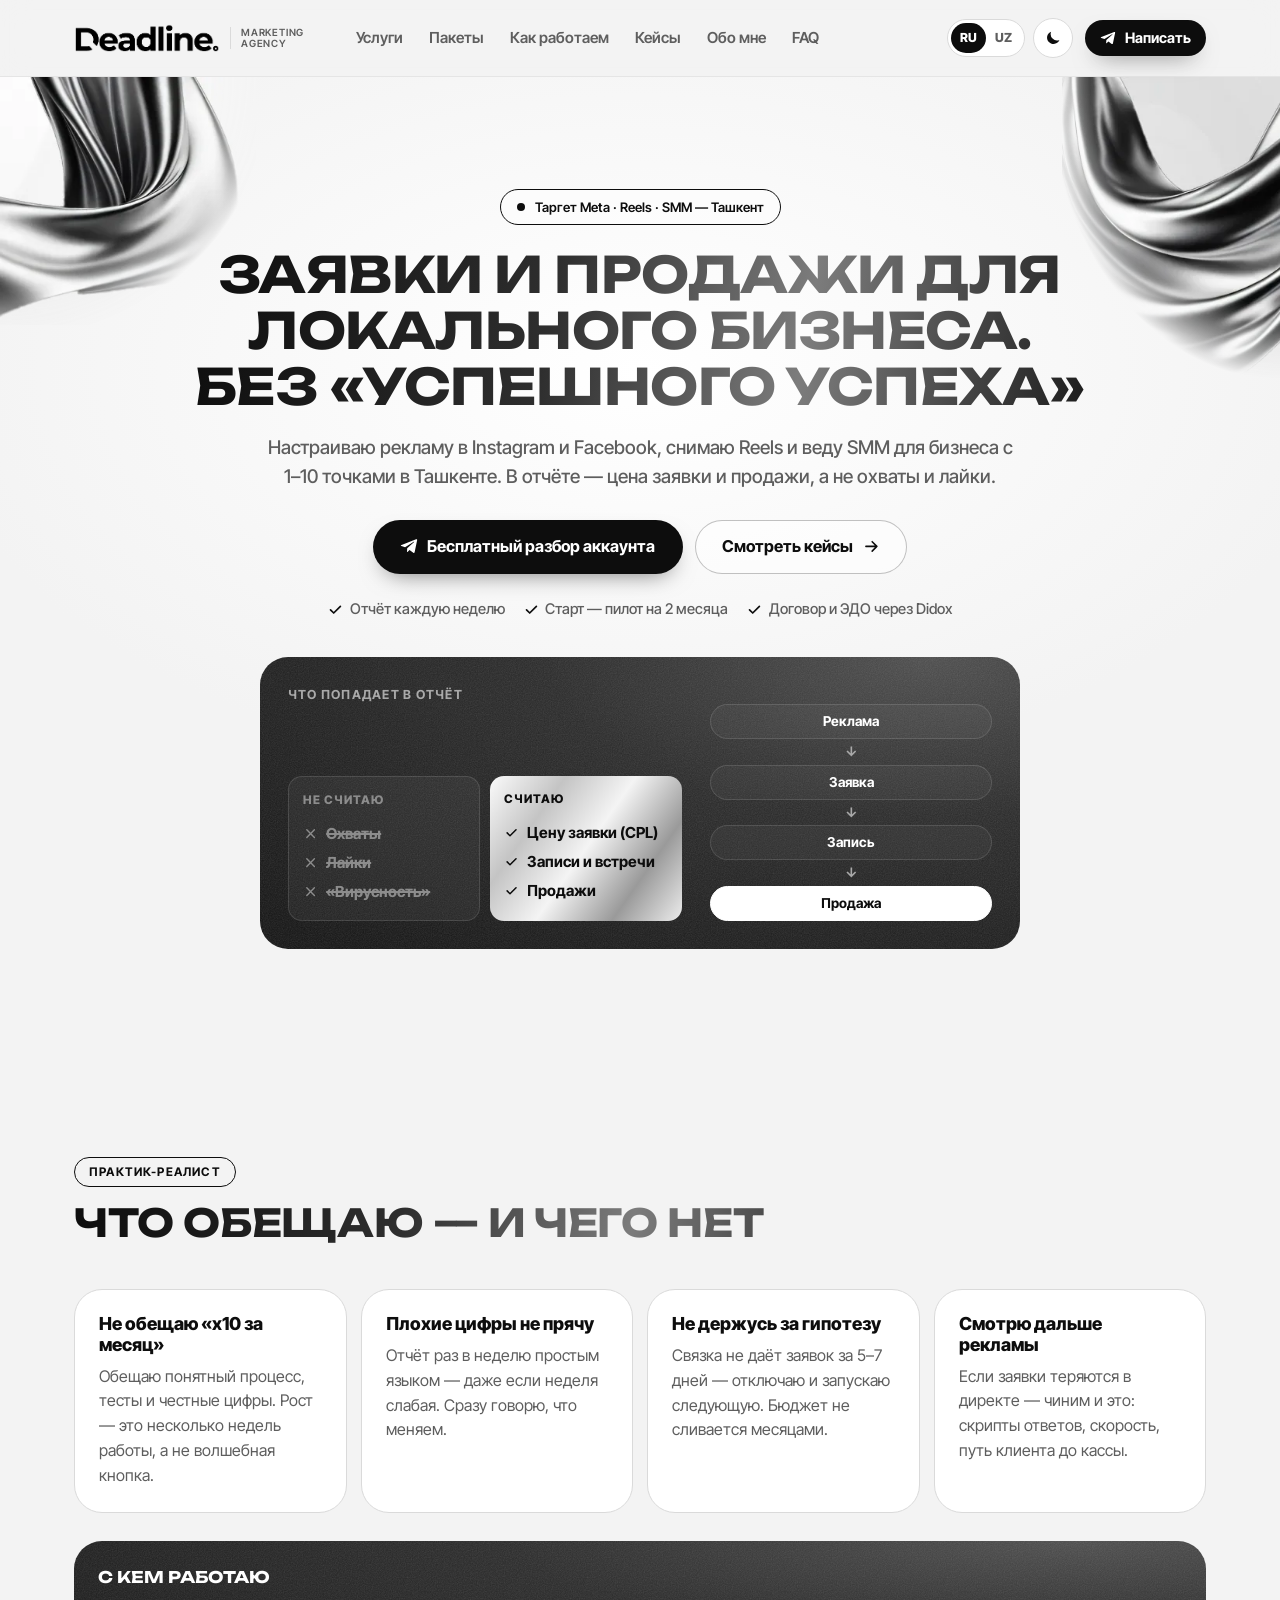
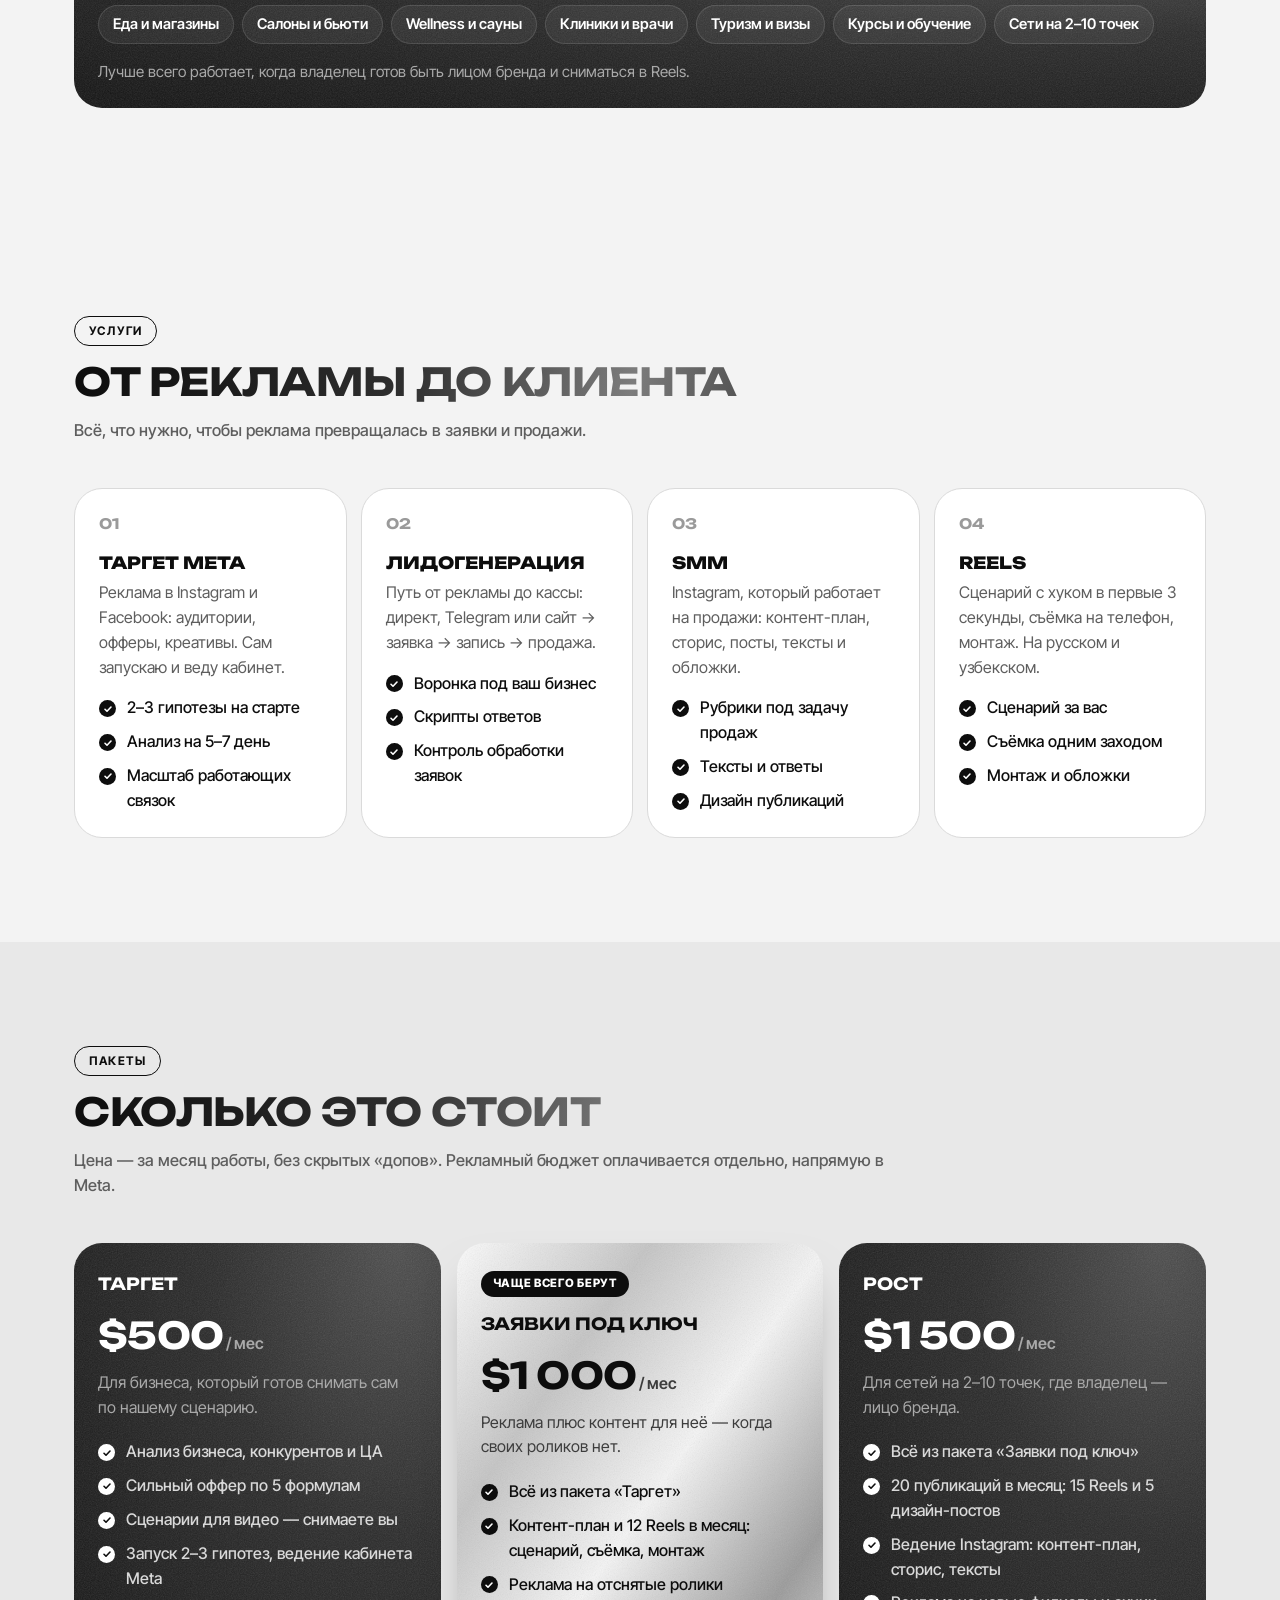
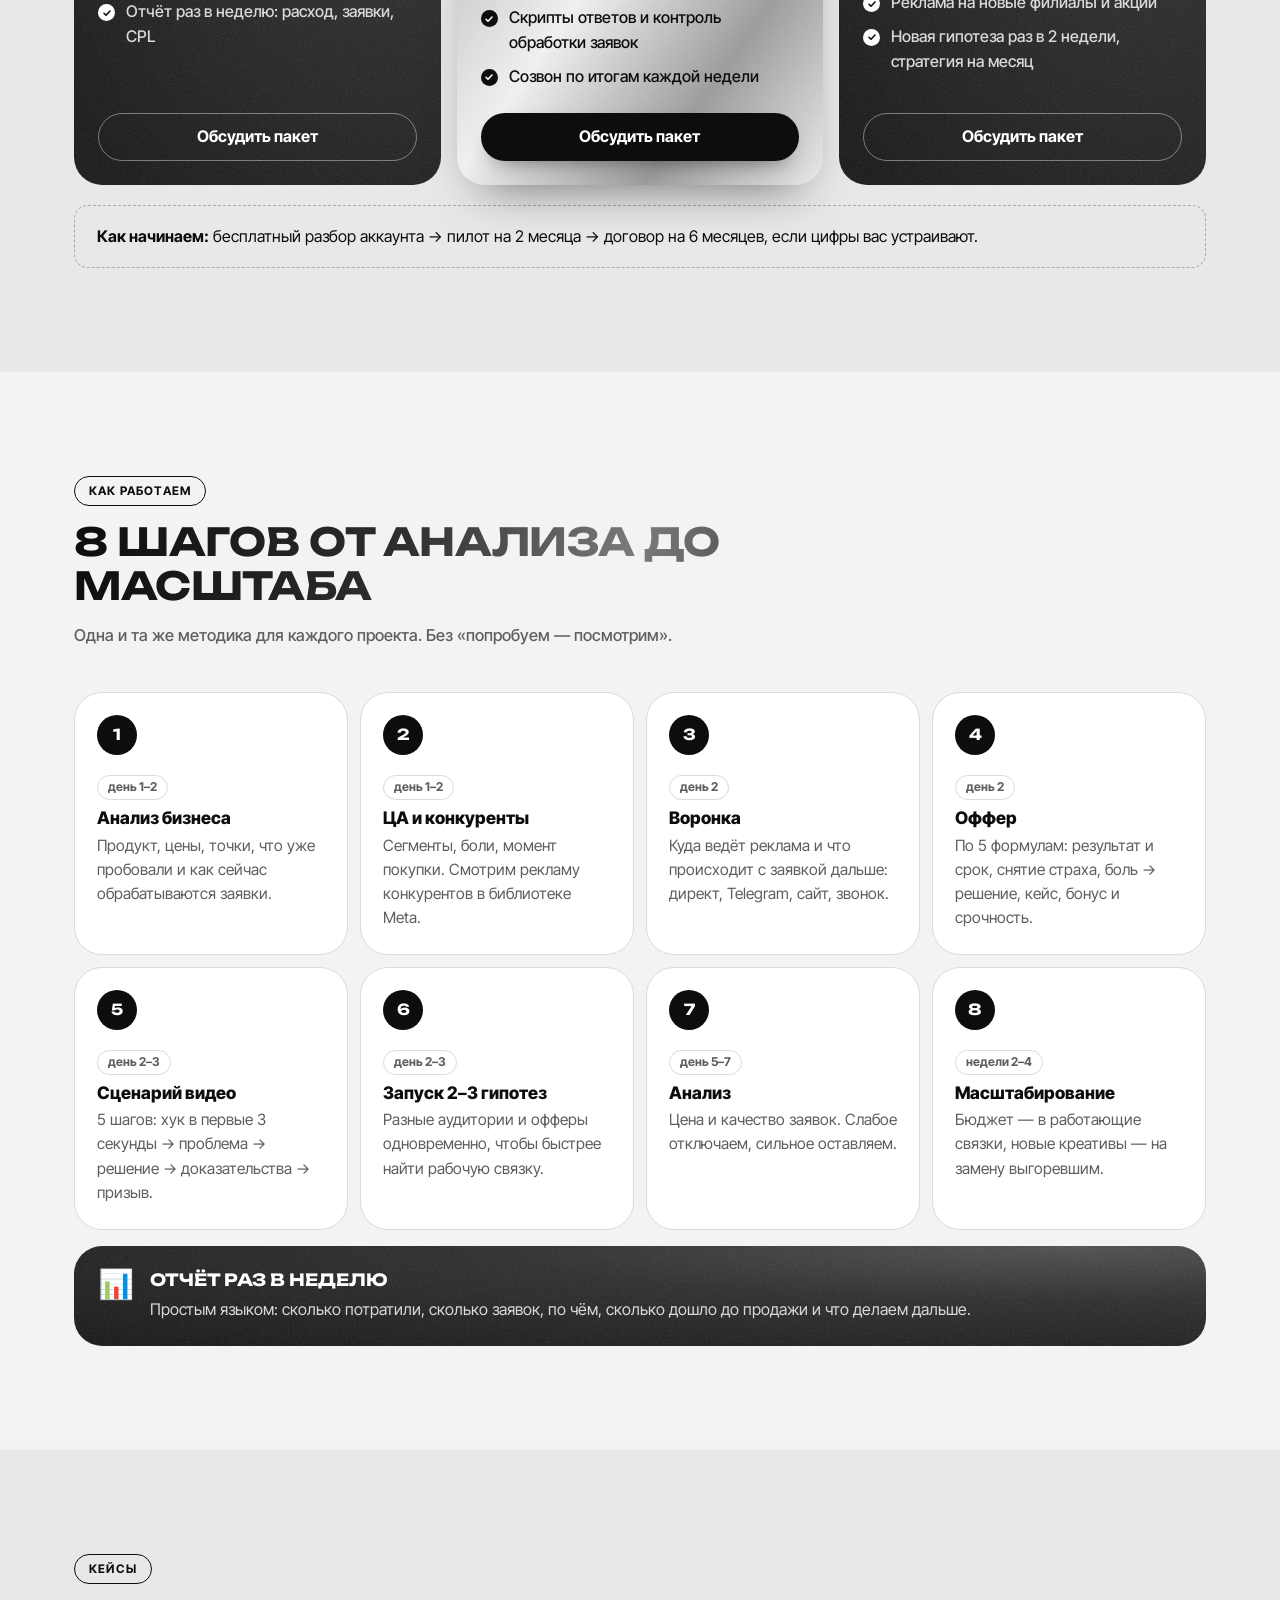
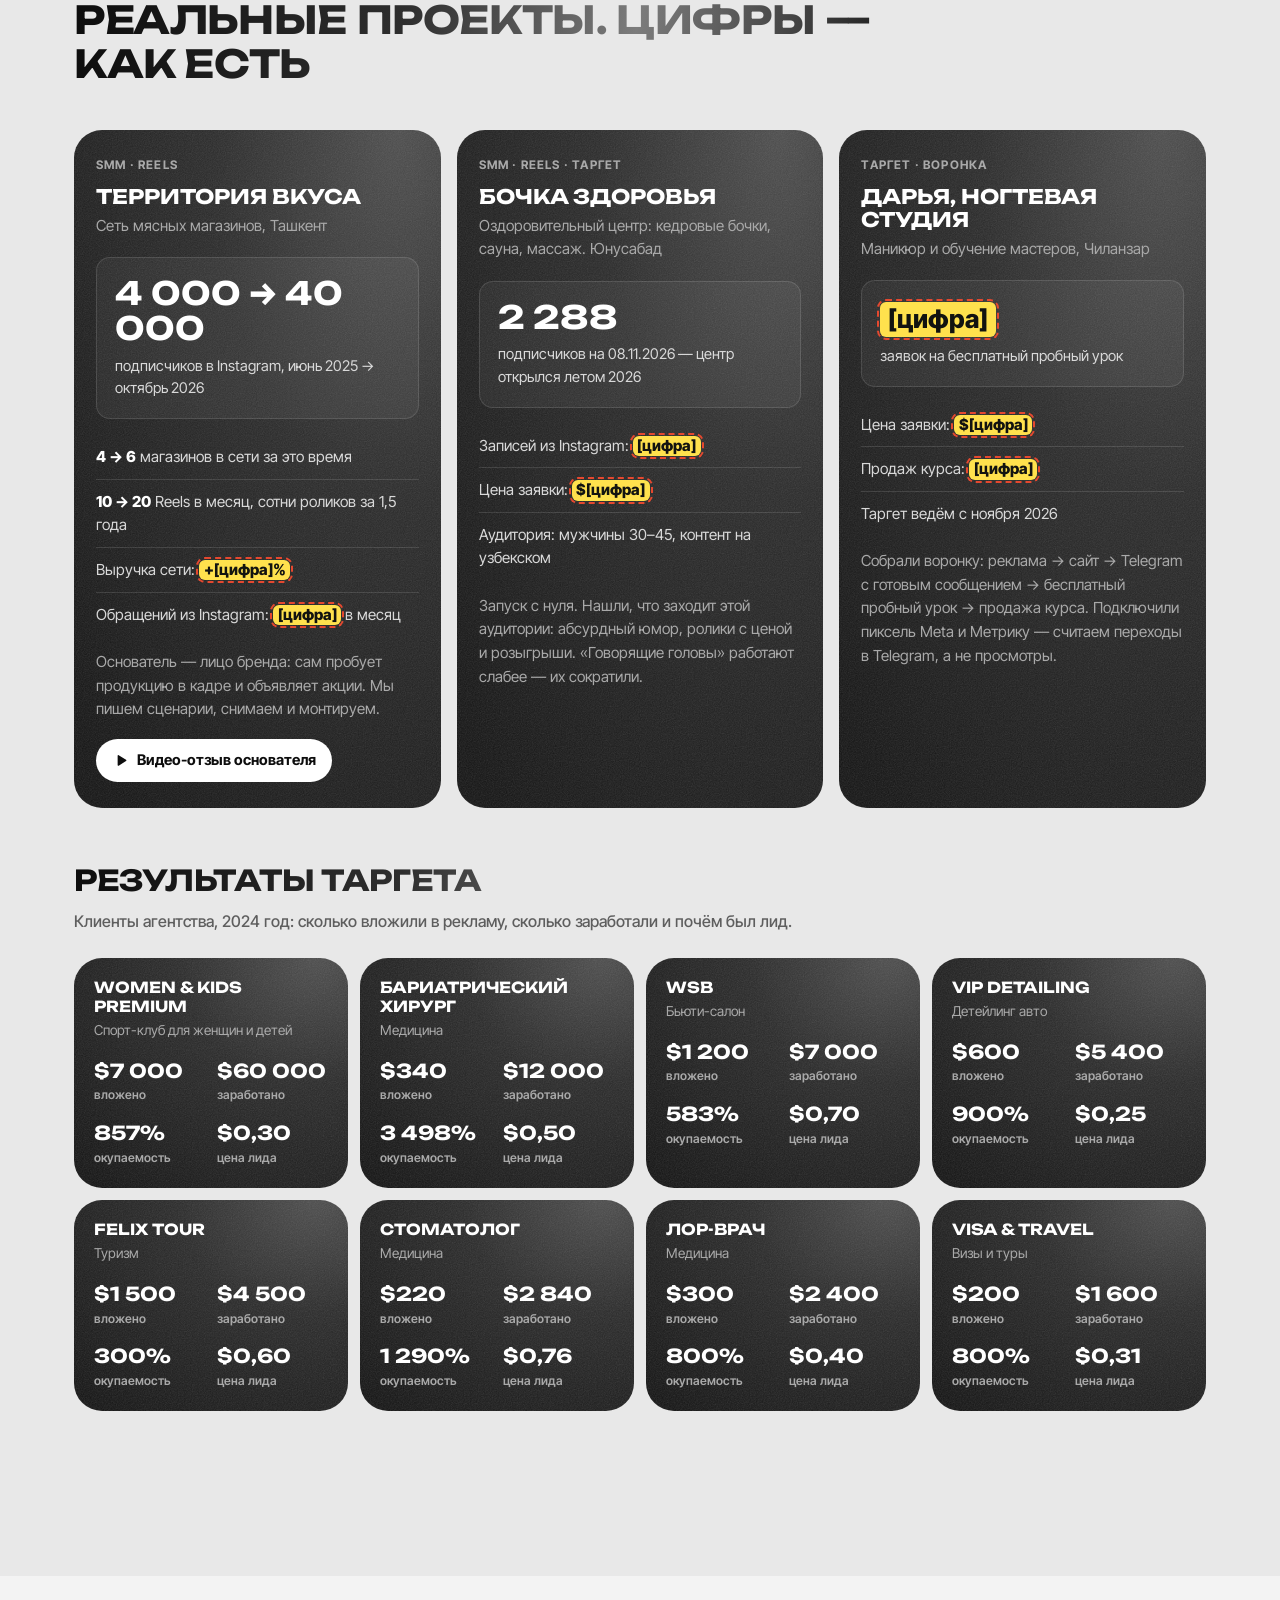
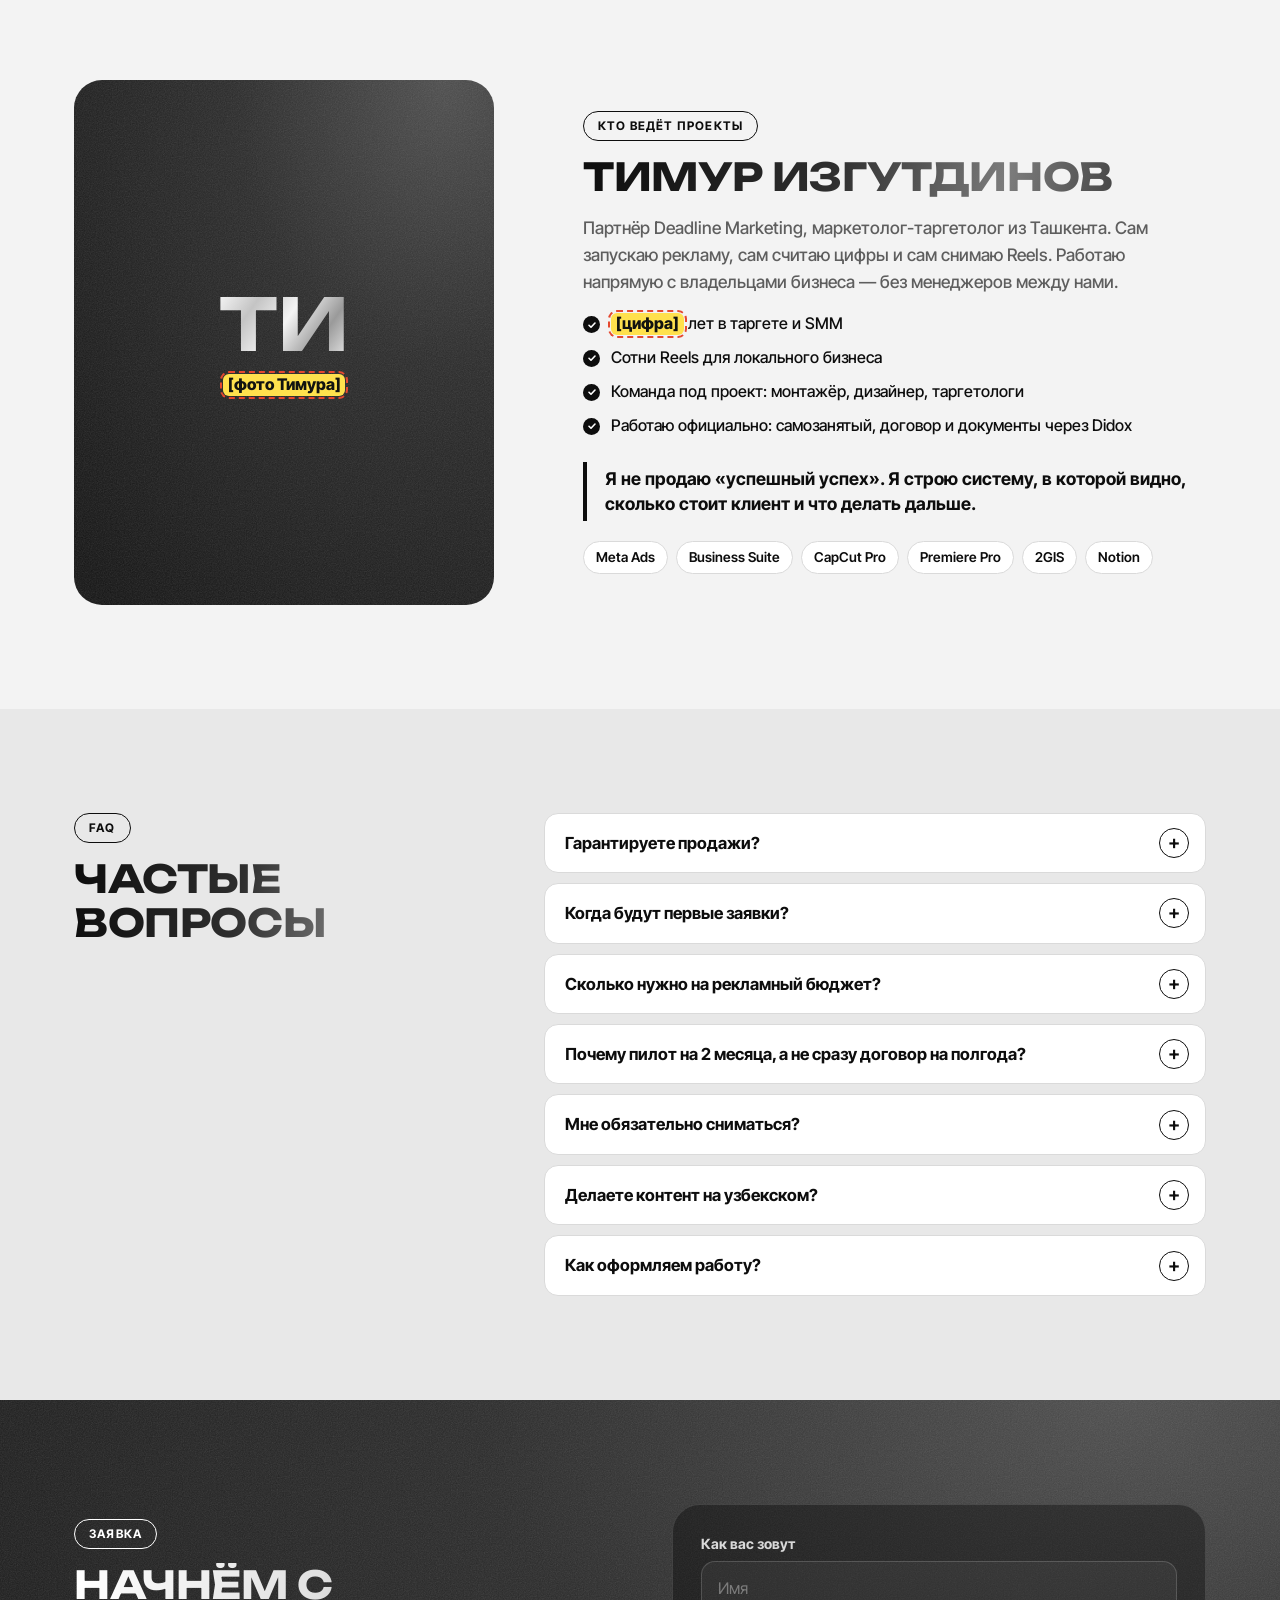
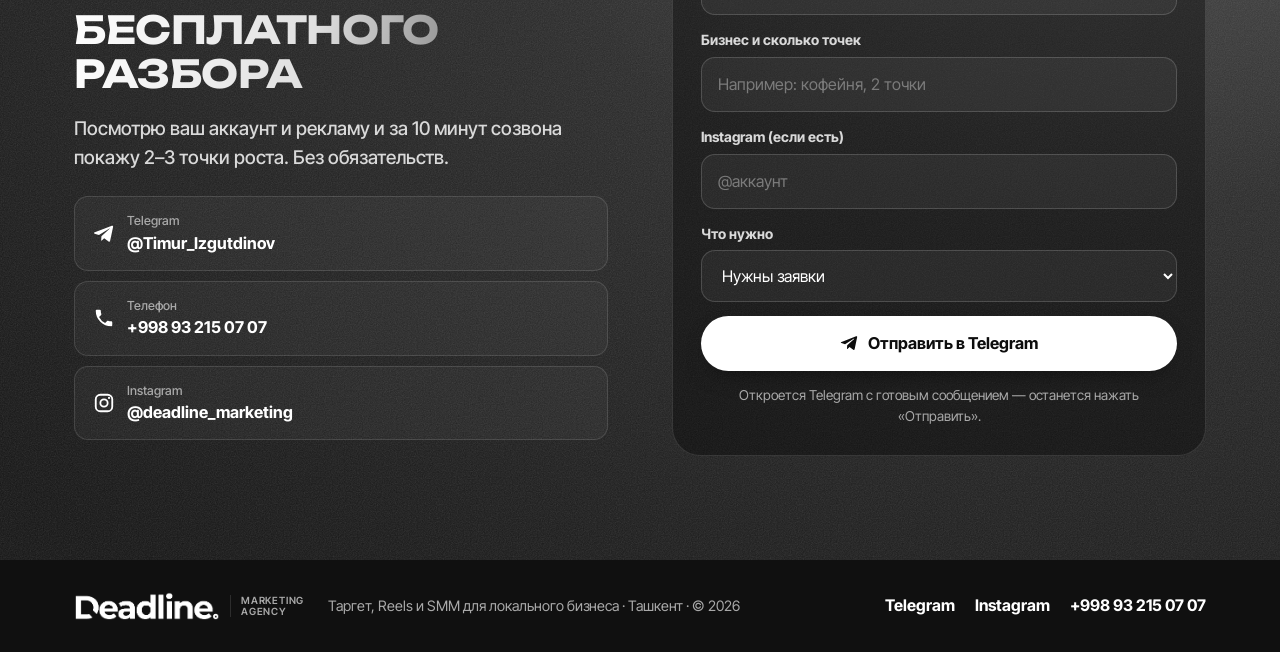
==== index.html @ f88beae6 "Сайт Deadline Marketing: RU и UZ, светлая и тёмная тема Co-Authored-By: Claude Opus 5.5 <noreply@ant" ====
<!doctype html>
<html lang="ru">
<head>
  <meta charset="utf-8">
  <meta name="viewport" content="width=device-width, initial-scale=1">
  <title>Deadline Marketing — таргет, Reels и заявки для бизнеса в Ташкенте</title>
  <meta name="description" content="Deadline Marketing — лидогенерация для локального бизнеса Ташкента: таргет в Instagram и Facebook, Reels, SMM. Считаем цену заявки и продажи, а не охваты.">
  <meta property="og:type" content="website">
  <meta property="og:site_name" content="Deadline Marketing">
  <meta property="og:title" content="Deadline Marketing — заявки и продажи для локального бизнеса Ташкента">
  <meta property="og:description" content="Таргет Meta, Reels и SMM. Отчёт каждую неделю: сколько потратили, сколько заявок, по чём.">
  <meta name="theme-color" content="#f3f3f3">
  <link rel="icon" type="image/png" href="img/favicon.png">
  <link rel="apple-touch-icon" href="img/favicon.png">
  <link rel="preconnect" href="https://fonts.googleapis.com">
  <link rel="preconnect" href="https://fonts.gstatic.com" crossorigin>
  <link rel="stylesheet" href="https://fonts.googleapis.com/css2?family=Inter+Tight:wght@400;500;600;700;800&family=Unbounded:wght@500;700&display=swap">
  <link rel="stylesheet" href="styles.css">
  <link rel="alternate" hreflang="ru" href="https://casper101011.github.io/deadline-marketing/">
  <link rel="alternate" hreflang="uz" href="https://casper101011.github.io/deadline-marketing/uz/">
  <script>(function(){var d=document.documentElement,t=null;d.classList.add('js');try{t=localStorage.getItem('theme')}catch(e){}if(t!=='dark'&&t!=='light')t=window.matchMedia&&matchMedia('(prefers-color-scheme: dark)').matches?'dark':'light';d.setAttribute('data-theme',t)})();</script>
</head>
<body>
  <!-- Иконки -->
  <svg width="0" height="0" style="position:absolute" aria-hidden="true">
    <symbol id="i-tg" viewBox="0 0 24 24"><path fill="currentColor" d="M21.9 4.3 18.7 19.4c-.2 1-.9 1.3-1.7.8l-4.8-3.6-2.3 2.2c-.3.3-.5.5-1 .5l.3-4.9 8.9-8c.4-.3-.1-.5-.6-.2L6.5 13.1l-4.7-1.5c-1-.3-1-1 .2-1.5L20.6 3c.9-.3 1.6.2 1.3 1.3z"/></symbol>
    <symbol id="i-phone" viewBox="0 0 24 24"><path fill="currentColor" d="M6.6 10.8a15.1 15.1 0 0 0 6.6 6.6l2.2-2.2c.3-.3.7-.4 1-.2 1.1.4 2.3.6 3.6.6.6 0 1 .4 1 1V20c0 .6-.4 1-1 1A17 17 0 0 1 3 4c0-.6.4-1 1-1h3.5c.6 0 1 .4 1 1 0 1.3.2 2.5.6 3.6.1.3 0 .7-.2 1l-2.3 2.2z"/></symbol>
    <symbol id="i-ig" viewBox="0 0 24 24"><rect x="3" y="3" width="18" height="18" rx="5" fill="none" stroke="currentColor" stroke-width="2"/><circle cx="12" cy="12" r="4" fill="none" stroke="currentColor" stroke-width="2"/><circle cx="17.5" cy="6.5" r="1.2" fill="currentColor"/></symbol>
    <symbol id="i-play" viewBox="0 0 24 24"><path fill="currentColor" d="M8 5.5v13a1 1 0 0 0 1.5.86l10.4-6.5a1 1 0 0 0 0-1.72L9.5 4.64A1 1 0 0 0 8 5.5z"/></symbol>
    <symbol id="i-arrow" viewBox="0 0 24 24"><path fill="none" stroke="currentColor" stroke-width="2" stroke-linecap="round" stroke-linejoin="round" d="M5 12h14M13 6l6 6-6 6"/></symbol>
    <symbol id="i-check" viewBox="0 0 24 24"><path fill="none" stroke="currentColor" stroke-width="2.4" stroke-linecap="round" stroke-linejoin="round" d="m5 12.5 4.5 4.5L19 7.5"/></symbol>
    <symbol id="i-sun" viewBox="0 0 24 24"><g fill="none" stroke="currentColor" stroke-width="2" stroke-linecap="round"><circle cx="12" cy="12" r="4"/><path d="M12 2v2M12 20v2M4.9 4.9l1.4 1.4M17.7 17.7l1.4 1.4M2 12h2M20 12h2M4.9 19.1l1.4-1.4M17.7 6.3l1.4-1.4"/></g></symbol>
    <symbol id="i-moon" viewBox="0 0 24 24"><path fill="currentColor" d="M20.5 14.5A8.5 8.5 0 0 1 9.5 3.5a8.5 8.5 0 1 0 11 11z"/></symbol>
    <symbol id="i-x" viewBox="0 0 24 24"><path fill="none" stroke="currentColor" stroke-width="2.2" stroke-linecap="round" d="M6 6l12 12M18 6 6 18"/></symbol>
  </svg>

  <header class="site-header">
    <div class="container header-inner">
      <a class="logo" href="#top" aria-label="Deadline Marketing — на главную">
        <img src="img/logo-deadline.png" alt="Deadline Marketing" width="339" height="65">
        <span class="logo-sub">Marketing<br>Agency</span>
      </a>
      <nav class="nav" id="nav" aria-label="Разделы">
        <a href="#services">Услуги</a>
        <a href="#pricing">Пакеты</a>
        <a href="#process">Как работаем</a>
        <a href="#cases">Кейсы</a>
        <a href="#about">Обо мне</a>
        <a href="#faq">FAQ</a>
      </nav>
      <div class="header-tools">
        <div class="lang" aria-label="Язык"><a href="index.html" aria-current="page" lang="ru">RU</a><a href="uz/index.html" lang="uz">UZ</a></div>
        <button class="theme-toggle" type="button" aria-label="Сменить тему: светлая / тёмная">
          <svg class="ico i-moon" aria-hidden="true"><use href="#i-moon"/></svg><svg class="ico i-sun" aria-hidden="true"><use href="#i-sun"/></svg>
        </button>
      </div>
      <a class="btn btn-accent btn-sm header-cta" href="https://t.me/Timur_Izgutdinov" data-tg data-tg-text="Здравствуйте! Хочу обсудить рекламу для своего бизнеса." target="_blank" rel="noopener">
        <svg class="ico" aria-hidden="true"><use href="#i-tg"/></svg><span>Написать</span>
      </a>
      <button class="burger" type="button" aria-label="Меню" aria-expanded="false" aria-controls="nav">
        <span></span><span></span>
      </button>
    </div>
  </header>

  <main id="top">
    <!-- 1. Первый экран -->
    <section class="hero">
      <img class="chrome chrome-l" src="img/chrome-left.webp" alt="" width="330" height="320">
      <img class="chrome chrome-r" src="img/chrome-right.webp" alt="" width="280" height="395">
      <div class="container hero-grid">
        <div class="hero-text">
          <p class="eyebrow"><span class="pulse" aria-hidden="true"></span>Таргет Meta · Reels · SMM — Ташкент</p>
          <h1>Заявки и продажи для локального бизнеса. <span class="hl">Без «успешного успеха»</span></h1>
          <p class="lead">Настраиваю рекламу в Instagram и Facebook, снимаю Reels и веду SMM для бизнеса с 1–10 точками в Ташкенте. В отчёте — цена заявки и продажи, а не охваты и лайки.</p>
          <div class="hero-actions">
            <a class="btn btn-accent btn-lg" href="https://t.me/Timur_Izgutdinov" data-tg data-tg-text="Здравствуйте! Хочу бесплатный разбор аккаунта." target="_blank" rel="noopener">
              <svg class="ico" aria-hidden="true"><use href="#i-tg"/></svg>Бесплатный разбор аккаунта
            </a>
            <a class="btn btn-ghost btn-lg" href="#cases">Смотреть кейсы<svg class="ico" aria-hidden="true"><use href="#i-arrow"/></svg></a>
          </div>
          <ul class="hero-facts">
            <li><svg class="ico" aria-hidden="true"><use href="#i-check"/></svg>Отчёт каждую неделю</li>
            <li><svg class="ico" aria-hidden="true"><use href="#i-check"/></svg>Старт — пилот на 2 месяца</li>
            <li><svg class="ico" aria-hidden="true"><use href="#i-check"/></svg>Договор и ЭДО через Didox</li>
          </ul>
        </div>

        <aside class="hero-card panel" aria-label="Что я считаю">
          <p class="hero-card-title">Что попадает в отчёт</p>
          <div class="vs">
            <div class="vs-col vs-no">
              <p class="vs-label">Не считаю</p>
              <ul>
                <li><svg class="ico" aria-hidden="true"><use href="#i-x"/></svg><s>Охваты</s></li>
                <li><svg class="ico" aria-hidden="true"><use href="#i-x"/></svg><s>Лайки</s></li>
                <li><svg class="ico" aria-hidden="true"><use href="#i-x"/></svg><s>«Вирусность»</s></li>
              </ul>
            </div>
            <div class="vs-col vs-yes">
              <p class="vs-label">Считаю</p>
              <ul>
                <li><svg class="ico" aria-hidden="true"><use href="#i-check"/></svg>Цену заявки (CPL)</li>
                <li><svg class="ico" aria-hidden="true"><use href="#i-check"/></svg>Записи и встречи</li>
                <li><svg class="ico" aria-hidden="true"><use href="#i-check"/></svg>Продажи</li>
              </ul>
            </div>
          </div>
          <div class="funnel" aria-label="Воронка">
            <span>Реклама</span><i aria-hidden="true">→</i><span>Заявка</span><i aria-hidden="true">→</i><span>Запись</span><i aria-hidden="true">→</i><span class="funnel-end">Продажа</span>
          </div>
        </aside>
      </div>
    </section>

    <!-- 2. Практик-реалист -->
    <section class="section realist">
      <div class="container">
        <div class="section-head">
          <p class="kicker">Практик-реалист</p>
          <h2>Что обещаю — и чего нет</h2>
        </div>
        <div class="grid-4">
          <article class="mini-card reveal">
            <h3>Не обещаю «х10 за месяц»</h3>
            <p>Обещаю понятный процесс, тесты и честные цифры. Рост — это несколько недель работы, а не волшебная кнопка.</p>
          </article>
          <article class="mini-card reveal">
            <h3>Плохие цифры не прячу</h3>
            <p>Отчёт раз в неделю простым языком — даже если неделя слабая. Сразу говорю, что меняем.</p>
          </article>
          <article class="mini-card reveal">
            <h3>Не держусь за гипотезу</h3>
            <p>Связка не даёт заявок за 5–7 дней — отключаю и запускаю следующую. Бюджет не сливается месяцами.</p>
          </article>
          <article class="mini-card reveal">
            <h3>Смотрю дальше рекламы</h3>
            <p>Если заявки теряются в директе — чиним и это: скрипты ответов, скорость, путь клиента до кассы.</p>
          </article>
        </div>
        <div class="for-whom panel reveal">
          <p class="for-title">С кем работаю</p>
          <ul class="chips">
            <li>Еда и магазины</li>
            <li>Салоны и бьюти</li>
            <li>Wellness и сауны</li>
            <li>Клиники и врачи</li>
            <li>Туризм и визы</li>
            <li>Курсы и обучение</li>
            <li>Сети на 2–10 точек</li>
          </ul>
          <p class="for-note">Лучше всего работает, когда владелец готов быть лицом бренда и сниматься в Reels.</p>
        </div>
      </div>
    </section>

    <!-- 3. Услуги -->
    <section class="section" id="services">
      <div class="container">
        <div class="section-head">
          <p class="kicker">Услуги</p>
          <h2>От рекламы до клиента</h2>
          <p class="section-sub">Всё, что нужно, чтобы реклама превращалась в заявки и продажи.</p>
        </div>
        <div class="grid-4 services">
          <article class="service reveal">
            <span class="service-num">01</span>
            <h3>Таргет Meta</h3>
            <p>Реклама в Instagram и Facebook: аудитории, офферы, креативы. Сам запускаю и веду кабинет.</p>
            <ul class="ticks">
              <li>2–3 гипотезы на старте</li>
              <li>Анализ на 5–7 день</li>
              <li>Масштаб работающих связок</li>
            </ul>
          </article>
          <article class="service reveal">
            <span class="service-num">02</span>
            <h3>Лидогенерация</h3>
            <p>Путь от рекламы до кассы: директ, Telegram или сайт → заявка → запись → продажа.</p>
            <ul class="ticks">
              <li>Воронка под ваш бизнес</li>
              <li>Скрипты ответов</li>
              <li>Контроль обработки заявок</li>
            </ul>
          </article>
          <article class="service reveal">
            <span class="service-num">03</span>
            <h3>SMM</h3>
            <p>Instagram, который работает на продажи: контент-план, сторис, посты, тексты и обложки.</p>
            <ul class="ticks">
              <li>Рубрики под задачу продаж</li>
              <li>Тексты и ответы</li>
              <li>Дизайн публикаций</li>
            </ul>
          </article>
          <article class="service reveal">
            <span class="service-num">04</span>
            <h3>Reels</h3>
            <p>Сценарий с хуком в первые 3 секунды, съёмка на телефон, монтаж. На русском и узбекском.</p>
            <ul class="ticks">
              <li>Сценарий за вас</li>
              <li>Съёмка одним заходом</li>
              <li>Монтаж и обложки</li>
            </ul>
          </article>
        </div>
      </div>
    </section>

    <!-- 4. Пакеты -->
    <section class="section section-alt" id="pricing">
      <div class="container">
        <div class="section-head">
          <p class="kicker">Пакеты</p>
          <h2>Сколько это стоит</h2>
          <p class="section-sub">Цена — за месяц работы, без скрытых «допов». Рекламный бюджет оплачивается отдельно, напрямую в Meta.</p>
        </div>
        <div class="pricing">
          <article class="plan panel reveal">
            <p class="plan-name">Таргет</p>
            <p class="plan-price"><span>$500</span> / мес</p>
            <p class="plan-for">Для бизнеса, который готов снимать сам по нашему сценарию.</p>
            <ul class="ticks">
              <li>Анализ бизнеса, конкурентов и ЦА</li>
              <li>Сильный оффер по 5 формулам</li>
              <li>Сценарии для видео — снимаете вы</li>
              <li>Запуск 2–3 гипотез, ведение кабинета Meta</li>
              <li>Отчёт раз в неделю: расход, заявки, CPL</li>
            </ul>
            <a class="btn btn-dark btn-block" href="https://t.me/Timur_Izgutdinov" data-tg data-tg-text="Здравствуйте! Интересует пакет «Таргет» ($500)." target="_blank" rel="noopener">Обсудить пакет</a>
          </article>

          <article class="plan panel plan-featured reveal">
            <p class="plan-badge">Чаще всего берут</p>
            <p class="plan-name">Заявки под ключ</p>
            <p class="plan-price"><span>$1 000</span> / мес</p>
            <p class="plan-for">Реклама плюс контент для неё — когда своих роликов нет.</p>
            <ul class="ticks">
              <li>Всё из пакета «Таргет»</li>
              <li>Контент-план и 12 Reels в месяц: сценарий, съёмка, монтаж</li>
              <li>Реклама на отснятые ролики</li>
              <li>Скрипты ответов и контроль обработки заявок</li>
              <li>Созвон по итогам каждой недели</li>
            </ul>
            <a class="btn btn-accent btn-block" href="https://t.me/Timur_Izgutdinov" data-tg data-tg-text="Здравствуйте! Интересует пакет «Заявки под ключ» ($1 000)." target="_blank" rel="noopener">Обсудить пакет</a>
          </article>

          <article class="plan panel reveal">
            <p class="plan-name">Рост</p>
            <p class="plan-price"><span>$1 500</span> / мес</p>
            <p class="plan-for">Для сетей на 2–10 точек, где владелец — лицо бренда.</p>
            <ul class="ticks">
              <li>Всё из пакета «Заявки под ключ»</li>
              <li>20 публикаций в месяц: 15 Reels и 5 дизайн-постов</li>
              <li>Ведение Instagram: контент-план, сторис, тексты</li>
              <li>Реклама на новые филиалы и акции</li>
              <li>Новая гипотеза раз в 2 недели, стратегия на месяц</li>
            </ul>
            <a class="btn btn-dark btn-block" href="https://t.me/Timur_Izgutdinov" data-tg data-tg-text="Здравствуйте! Интересует пакет «Рост» ($1 500)." target="_blank" rel="noopener">Обсудить пакет</a>
          </article>
        </div>
        <div class="pilot reveal">
          <p><strong>Как начинаем:</strong> бесплатный разбор аккаунта → пилот на 2 месяца → договор на 6 месяцев, если цифры вас устраивают.</p>
        </div>
      </div>
    </section>

    <!-- 5. Как работаем -->
    <section class="section" id="process">
      <div class="container">
        <div class="section-head">
          <p class="kicker">Как работаем</p>
          <h2>8 шагов от анализа до масштаба</h2>
          <p class="section-sub">Одна и та же методика для каждого проекта. Без «попробуем — посмотрим».</p>
        </div>
        <ol class="steps">
          <li class="step reveal">
            <span class="step-tag">день 1–2</span>
            <h3>Анализ бизнеса</h3>
            <p>Продукт, цены, точки, что уже пробовали и как сейчас обрабатываются заявки.</p>
          </li>
          <li class="step reveal">
            <span class="step-tag">день 1–2</span>
            <h3>ЦА и конкуренты</h3>
            <p>Сегменты, боли, момент покупки. Смотрим рекламу конкурентов в библиотеке Meta.</p>
          </li>
          <li class="step reveal">
            <span class="step-tag">день 2</span>
            <h3>Воронка</h3>
            <p>Куда ведёт реклама и что происходит с заявкой дальше: директ, Telegram, сайт, звонок.</p>
          </li>
          <li class="step reveal">
            <span class="step-tag">день 2</span>
            <h3>Оффер</h3>
            <p>По 5 формулам: результат и срок, снятие страха, боль → решение, кейс, бонус и срочность.</p>
          </li>
          <li class="step reveal">
            <span class="step-tag">день 2–3</span>
            <h3>Сценарий видео</h3>
            <p>5 шагов: хук в первые 3 секунды → проблема → решение → доказательства → призыв.</p>
          </li>
          <li class="step reveal">
            <span class="step-tag">день 2–3</span>
            <h3>Запуск 2–3 гипотез</h3>
            <p>Разные аудитории и офферы одновременно, чтобы быстрее найти рабочую связку.</p>
          </li>
          <li class="step reveal">
            <span class="step-tag">день 5–7</span>
            <h3>Анализ</h3>
            <p>Цена и качество заявок. Слабое отключаем, сильное оставляем.</p>
          </li>
          <li class="step reveal">
            <span class="step-tag">недели 2–4</span>
            <h3>Масштабирование</h3>
            <p>Бюджет — в работающие связки, новые креативы — на замену выгоревшим.</p>
          </li>
        </ol>
        <div class="report panel reveal">
          <div class="report-icon" aria-hidden="true">📊</div>
          <div>
            <h3>Отчёт раз в неделю</h3>
            <p>Простым языком: сколько потратили, сколько заявок, по чём, сколько дошло до продажи и что делаем дальше.</p>
          </div>
        </div>
      </div>
    </section>

    <!-- 6. Кейсы -->
    <section class="section section-alt" id="cases">
      <div class="container">
        <div class="section-head">
          <p class="kicker">Кейсы</p>
          <h2>Реальные проекты. Цифры — как есть</h2>
        </div>
        <div class="cases">
          <article class="case panel reveal">
            <p class="case-tags">SMM · Reels</p>
            <h3>Территория Вкуса</h3>
            <p class="case-sub">Сеть мясных магазинов, Ташкент</p>
            <div class="case-big">
              <p class="case-num">4 000 → 40 000</p>
              <p class="case-num-label">подписчиков в Instagram, июнь 2025 → октябрь 2026</p>
            </div>
            <ul class="case-stats">
              <li><b>4 → 6</b> магазинов в сети за это время</li>
              <li><b>10 → 20</b> Reels в месяц, сотни роликов за 1,5 года</li>
              <li>Выручка сети: <span class="ph">+[цифра]%</span></li>
              <li>Обращений из Instagram: <span class="ph">[цифра]</span> в месяц</li>
            </ul>
            <p class="case-text">Основатель — лицо бренда: сам пробует продукцию в кадре и объявляет акции. Мы пишем сценарии, снимаем и монтируем.</p>
            <a class="case-link" href="https://www.instagram.com/deadline_marketing/reel/DZCwzDatyb3/" target="_blank" rel="noopener"><svg class="ico" aria-hidden="true"><use href="#i-play"/></svg>Видео-отзыв основателя</a>
          </article>

          <article class="case panel reveal">
            <p class="case-tags">SMM · Reels · Таргет</p>
            <h3>Бочка здоровья</h3>
            <p class="case-sub">Оздоровительный центр: кедровые бочки, сауна, массаж. Юнусабад</p>
            <div class="case-big">
              <p class="case-num">2 288</p>
              <p class="case-num-label">подписчиков на 08.11.2026 — центр открылся летом 2026</p>
            </div>
            <ul class="case-stats">
              <li>Записей из Instagram: <span class="ph">[цифра]</span></li>
              <li>Цена заявки: <span class="ph">$[цифра]</span></li>
              <li>Аудитория: мужчины 30–45, контент на узбекском</li>
            </ul>
            <p class="case-text">Запуск с нуля. Нашли, что заходит этой аудитории: абсурдный юмор, ролики с ценой и розыгрыши. «Говорящие головы» работают слабее — их сократили.</p>
          </article>

          <article class="case panel reveal">
            <p class="case-tags">Таргет · Воронка</p>
            <h3>Дарья, ногтевая студия</h3>
            <p class="case-sub">Маникюр и обучение мастеров, Чиланзар</p>
            <div class="case-big">
              <p class="case-num"><span class="ph">[цифра]</span></p>
              <p class="case-num-label">заявок на бесплатный пробный урок</p>
            </div>
            <ul class="case-stats">
              <li>Цена заявки: <span class="ph">$[цифра]</span></li>
              <li>Продаж курса: <span class="ph">[цифра]</span></li>
              <li>Таргет ведём с ноября 2026</li>
            </ul>
            <p class="case-text">Собрали воронку: реклама → сайт → Telegram с готовым сообщением → бесплатный пробный урок → продажа курса. Подключили пиксель Meta и Метрику — считаем переходы в Telegram, а не просмотры.</p>
          </article>
        </div>

        <!-- Результаты таргета из КП агентства -->
        <div class="results-head reveal">
          <h3 class="title">Результаты таргета</h3>
          <p>Клиенты агентства, 2024 год: сколько вложили в рекламу, сколько заработали и почём был лид.</p>
        </div>
        <div class="results">
          <article class="result panel reveal">
            <h3>Women &amp; Kids Premium</h3>
            <p class="result-niche">Спорт-клуб для женщин и детей</p>
            <dl>
              <div><dt>вложено</dt><dd>$7 000</dd></div>
              <div><dt>заработано</dt><dd>$60 000</dd></div>
              <div><dt>окупаемость</dt><dd>857%</dd></div>
              <div><dt>цена лида</dt><dd>$0,30</dd></div>
            </dl>
          </article>
          <article class="result panel reveal">
            <h3>Бариатрический хирург</h3>
            <p class="result-niche">Медицина</p>
            <dl>
              <div><dt>вложено</dt><dd>$340</dd></div>
              <div><dt>заработано</dt><dd>$12 000</dd></div>
              <div><dt>окупаемость</dt><dd>3 498%</dd></div>
              <div><dt>цена лида</dt><dd>$0,50</dd></div>
            </dl>
          </article>
          <article class="result panel reveal">
            <h3>WSB</h3>
            <p class="result-niche">Бьюти-салон</p>
            <dl>
              <div><dt>вложено</dt><dd>$1 200</dd></div>
              <div><dt>заработано</dt><dd>$7 000</dd></div>
              <div><dt>окупаемость</dt><dd>583%</dd></div>
              <div><dt>цена лида</dt><dd>$0,70</dd></div>
            </dl>
          </article>
          <article class="result panel reveal">
            <h3>VIP Detailing</h3>
            <p class="result-niche">Детейлинг авто</p>
            <dl>
              <div><dt>вложено</dt><dd>$600</dd></div>
              <div><dt>заработано</dt><dd>$5 400</dd></div>
              <div><dt>окупаемость</dt><dd>900%</dd></div>
              <div><dt>цена лида</dt><dd>$0,25</dd></div>
            </dl>
          </article>
          <article class="result panel reveal">
            <h3>Felix Tour</h3>
            <p class="result-niche">Туризм</p>
            <dl>
              <div><dt>вложено</dt><dd>$1 500</dd></div>
              <div><dt>заработано</dt><dd>$4 500</dd></div>
              <div><dt>окупаемость</dt><dd>300%</dd></div>
              <div><dt>цена лида</dt><dd>$0,60</dd></div>
            </dl>
          </article>
          <article class="result panel reveal">
            <h3>Стоматолог</h3>
            <p class="result-niche">Медицина</p>
            <dl>
              <div><dt>вложено</dt><dd>$220</dd></div>
              <div><dt>заработано</dt><dd>$2 840</dd></div>
              <div><dt>окупаемость</dt><dd>1 290%</dd></div>
              <div><dt>цена лида</dt><dd>$0,76</dd></div>
            </dl>
          </article>
          <article class="result panel reveal">
            <h3>ЛОР-врач</h3>
            <p class="result-niche">Медицина</p>
            <dl>
              <div><dt>вложено</dt><dd>$300</dd></div>
              <div><dt>заработано</dt><dd>$2 400</dd></div>
              <div><dt>окупаемость</dt><dd>800%</dd></div>
              <div><dt>цена лида</dt><dd>$0,40</dd></div>
            </dl>
          </article>
          <article class="result panel reveal">
            <h3>Visa &amp; Travel</h3>
            <p class="result-niche">Визы и туры</p>
            <dl>
              <div><dt>вложено</dt><dd>$200</dd></div>
              <div><dt>заработано</dt><dd>$1 600</dd></div>
              <div><dt>окупаемость</dt><dd>800%</dd></div>
              <div><dt>цена лида</dt><dd>$0,31</dd></div>
            </dl>
          </article>
        </div>
        <p class="results-note reveal">Честно: это цифры 2024 года. После обновлений алгоритма Meta в 2026 году заявки подорожали у всех, поэтому прогноз под ваш бизнес считаем на разборе — без обещаний «как у них».</p>
      </div>
    </section>

    <!-- 7. Обо мне -->
    <section class="section" id="about">
      <div class="container about">
        <div class="about-photo reveal">
          <div class="photo-ph panel">
            <span class="photo-initials">ТИ</span>
            <span class="ph">[фото Тимура]</span>
          </div>
        </div>
        <div class="about-text reveal">
          <p class="kicker">Кто ведёт проекты</p>
          <h2>Тимур Изгутдинов</h2>
          <p class="about-lead">Партнёр Deadline Marketing, маркетолог-таргетолог из Ташкента. Сам запускаю рекламу, сам считаю цифры и сам снимаю Reels. Работаю напрямую с владельцами бизнеса — без менеджеров между нами.</p>
          <ul class="ticks">
            <li><span class="ph">[цифра]</span> лет в таргете и SMM</li>
            <li>Сотни Reels для локального бизнеса</li>
            <li>Команда под проект: монтажёр, дизайнер, таргетологи</li>
            <li>Работаю официально: самозанятый, договор и документы через Didox</li>
          </ul>
          <blockquote class="quote">Я не продаю «успешный успех». Я строю систему, в которой видно, сколько стоит клиент и что делать дальше.</blockquote>
          <ul class="chips chips-sm" aria-label="Инструменты">
            <li>Meta Ads</li><li>Business Suite</li><li>CapCut Pro</li><li>Premiere Pro</li><li>2GIS</li><li>Notion</li>
          </ul>
        </div>
      </div>
    </section>

    <!-- 8. FAQ -->
    <section class="section section-alt" id="faq">
      <div class="container faq-wrap">
        <div class="section-head">
          <p class="kicker">FAQ</p>
          <h2>Частые вопросы</h2>
        </div>
        <div class="faq">
          <details>
            <summary>Гарантируете продажи?</summary>
            <p>Гарантирую процесс и честные цифры каждую неделю. Продажи зависят и от вас: скорость ответа, цена, сервис. Поэтому я смотрю всю воронку, а не только рекламу.</p>
          </details>
          <details>
            <summary>Когда будут первые заявки?</summary>
            <p>Первые данные — в первые дни после запуска. Выводы по гипотезам делаем на 5–7 день. Рабочую связку ищем в рамках пилота на 2 месяца.</p>
          </details>
          <details>
            <summary>Сколько нужно на рекламный бюджет?</summary>
            <p>Считаем на созвоне после разбора — от ниши и цены вашего продукта. Бюджет вы оплачиваете напрямую в Meta, он не входит в стоимость пакета.</p>
          </details>
          <details>
            <summary>Почему пилот на 2 месяца, а не сразу договор на полгода?</summary>
            <p>Чтобы вы увидели цифры до долгих обязательств. Если результат устраивает — продлеваем на 6 месяцев. Если нет — расходимся без обид.</p>
          </details>
          <details>
            <summary>Мне обязательно сниматься?</summary>
            <p>Нет, но с владельцем в кадре контент работает сильнее — это видно по кейсу Территории Вкуса. Если сниматься не хотите, снимаем продукт, процесс и команду.</p>
          </details>
          <details>
            <summary>Делаете контент на узбекском?</summary>
            <p>Да. Например, у Бочки здоровья весь контент на узбекском. Язык выбираем под вашу аудиторию.</p>
          </details>
          <details>
            <summary>Как оформляем работу?</summary>
            <p>Договор, официальная оплата (я самозанятый), закрывающие документы через Didox.</p>
          </details>
        </div>
      </div>
    </section>

    <!-- 9. Заявка -->
    <section class="section section-dark contact" id="contact">
      <div class="container contact-grid">
        <div class="contact-text">
          <p class="kicker">Заявка</p>
          <h2>Начнём с бесплатного разбора</h2>
          <p class="lead">Посмотрю ваш аккаунт и рекламу и за 10 минут созвона покажу 2–3 точки роста. Без обязательств.</p>
          <div class="contacts">
            <a href="https://t.me/Timur_Izgutdinov" data-tg data-tg-text="Здравствуйте! Хочу бесплатный разбор аккаунта." target="_blank" rel="noopener">
              <svg class="ico" aria-hidden="true"><use href="#i-tg"/></svg><span><small>Telegram</small>@Timur_Izgutdinov</span>
            </a>
            <a href="tel:+998932150707">
              <svg class="ico" aria-hidden="true"><use href="#i-phone"/></svg><span><small>Телефон</small>+998 93 215 07 07</span>
            </a>
            <a href="https://www.instagram.com/deadline_marketing/" target="_blank" rel="noopener">
              <svg class="ico" aria-hidden="true"><use href="#i-ig"/></svg><span><small>Instagram</small>@deadline_marketing</span>
            </a>
          </div>
        </div>
        <form class="form" id="lead-form" novalidate>
          <label class="field">
            <span>Как вас зовут</span>
            <input type="text" name="name" autocomplete="name" required placeholder="Имя">
          </label>
          <label class="field">
            <span>Бизнес и сколько точек</span>
            <input type="text" name="business" required placeholder="Например: кофейня, 2 точки">
          </label>
          <label class="field">
            <span>Instagram (если есть)</span>
            <input type="text" name="instagram" placeholder="@аккаунт">
          </label>
          <label class="field">
            <span>Что нужно</span>
            <select name="need">
              <option>Нужны заявки</option>
              <option>Нужны Reels и контент</option>
              <option>Всё вместе</option>
              <option>Пока не знаю — нужен разбор</option>
            </select>
          </label>
          <p class="form-error" id="form-error" role="alert" hidden>Заполните имя и бизнес — так разбор будет предметным.</p>
          <button class="btn btn-accent btn-lg btn-block" type="submit">
            <svg class="ico" aria-hidden="true"><use href="#i-tg"/></svg>Отправить в Telegram
          </button>
          <p class="form-note">Откроется Telegram с готовым сообщением — останется нажать «Отправить».</p>
        </form>
      </div>
    </section>
  </main>

  <footer class="site-footer">
    <div class="container footer-inner">
      <a class="logo logo-light" href="#top" aria-label="Deadline Marketing — наверх">
        <img src="img/logo-deadline.png" alt="Deadline Marketing" width="339" height="65" loading="lazy">
        <span class="logo-sub">Marketing<br>Agency</span>
      </a>
      <p class="footer-meta">Таргет, Reels и SMM для локального бизнеса · Ташкент · © <span id="year">2026</span></p>
      <p class="footer-links">
        <a href="https://t.me/Timur_Izgutdinov" data-tg target="_blank" rel="noopener">Telegram</a>
        <a href="https://www.instagram.com/deadline_marketing/" target="_blank" rel="noopener">Instagram</a>
        <a href="tel:+998932150707">+998 93 215 07 07</a>
      </p>
    </div>
  </footer>

  <!-- Кнопка внизу экрана на телефоне -->
  <div class="sticky-cta" id="sticky-cta" aria-hidden="true">
    <a class="btn btn-accent btn-block" href="https://t.me/Timur_Izgutdinov" data-tg data-tg-text="Здравствуйте! Хочу бесплатный разбор аккаунта." target="_blank" rel="noopener" tabindex="-1">
      <svg class="ico" aria-hidden="true"><use href="#i-tg"/></svg>Бесплатный разбор в Telegram
    </a>
  </div>

  <script src="script.js" defer></script>
</body>
</html>
---- styles.css ----
/* =========================================================
   Deadline Marketing — стиль из КП агентства:
   чёрно-белый «хром», широкий шрифт заголовков капсом,
   тёмные зернистые карточки на светлом фоне.
   ========================================================= */
:root {
  --bg: #f3f3f3;
  --bg-2: #e8e8e8;
  --card: #ffffff;
  --ink: #0d0d0d;
  --muted: #5e5e5e;
  --line: #dadada;
  --dark: #101010;
  --dark-muted: #a9a9a9;
  --dark-text: #d9d9d9;
  --dark-line: rgba(255,255,255,.12);
  --chrome: linear-gradient(125deg, #fbfbfb 0%, #c4c4c4 26%, #f4f4f4 50%, #9a9a9a 76%, #ececec 100%);
  --noise: url("data:image/svg+xml,%3Csvg xmlns='http://www.w3.org/2000/svg' width='180' height='180'%3E%3Cfilter id='n'%3E%3CfeTurbulence type='fractalNoise' baseFrequency='.85' numOctaves='3' stitchTiles='stitch'/%3E%3CfeColorMatrix type='saturate' values='0'/%3E%3C/filter%3E%3Crect width='100%25' height='100%25' filter='url(%23n)' opacity='.16'/%3E%3C/svg%3E");
  --panel-bg: var(--noise), radial-gradient(120% 130% at 88% 0%, #4d4d4d 0%, #2a2a2a 42%, #141414 100%);
  --radius: 28px;
  --radius-sm: 14px;
  --gutter: 16px;
  --font: "Inter Tight", "Inter", system-ui, -apple-system, "Segoe UI", Roboto, Arial, sans-serif;
  --font-head: "Unbounded", "Inter Tight", system-ui, sans-serif;
  --header-h: 64px;
  --on-ink: #ffffff;
  --ink-hover: #2b2b2b;
  --header-bg: rgba(243,243,243,.86);
  --hero-glow: #ffffff;
  --ghost-bg: rgba(255,255,255,.5);
  --h-grad: linear-gradient(100deg, #0d0d0d 0%, #2e2e2e 40%, #7c7c7c 68%, #1b1b1b 100%);
  --h-grad-light: linear-gradient(100deg, #ffffff 0%, #e0e0e0 45%, #8f8f8f 72%, #f2f2f2 100%);
  --tick-dark: url("data:image/svg+xml,%3Csvg xmlns='http://www.w3.org/2000/svg' viewBox='0 0 24 24'%3E%3Cpath fill='none' stroke='%230d0d0d' stroke-width='3.2' stroke-linecap='round' stroke-linejoin='round' d='m6 12.5 4 4L18 8'/%3E%3C/svg%3E");
  --tick-white: url("data:image/svg+xml,%3Csvg xmlns='http://www.w3.org/2000/svg' viewBox='0 0 24 24'%3E%3Cpath fill='none' stroke='%23fff' stroke-width='3.2' stroke-linecap='round' stroke-linejoin='round' d='m6 12.5 4 4L18 8'/%3E%3C/svg%3E");
  --tick-bg: #0d0d0d;
  --tick-img: var(--tick-white);
}

*, *::before, *::after { box-sizing: border-box; }
html { scroll-behavior: smooth; scroll-padding-top: calc(var(--header-h) + 8px); -webkit-text-size-adjust: 100%; }
body {
  margin: 0;
  font-family: var(--font);
  font-size: 16px;
  line-height: 1.55;
  color: var(--ink);
  background: var(--bg);
  -webkit-font-smoothing: antialiased;
  overflow-x: hidden;
}
img, svg { display: block; max-width: 100%; }
a { color: inherit; }
h1, h2, h3 { margin: 0; line-height: 1.15; font-weight: 700; }
p { margin: 0; }
ul, ol { margin: 0; padding: 0; list-style: none; }
s { text-decoration-thickness: 2px; }

.container { width: 100%; max-width: 1180px; margin: 0 auto; padding: 0 var(--gutter); }
.ico { width: 1.15em; height: 1.15em; flex: none; }

/* Заголовки в стиле КП: широкий шрифт, капс, «хромовый» градиент */
.title, .section h2, .hero h1 {
  font-family: var(--font-head);
  font-weight: 700;
  text-transform: uppercase;
  letter-spacing: -0.01em;
  background: var(--h-grad);
  -webkit-background-clip: text;
  background-clip: text;
  color: transparent;
}
.section-dark h2, .panel h2 {
  background-image: var(--h-grad-light);
}

/* Тёмная зернистая карточка — как блоки в КП */
.panel {
  position: relative;
  background: var(--panel-bg);
  color: #fff;
  border-radius: var(--radius);
  isolation: isolate;
}

/* Плейсхолдеры — заметные, чтобы не забыть заменить */
.ph {
  display: inline-block;
  padding: 0 .3em;
  border-radius: 6px;
  background: #ffe14d;
  color: #121310 !important;
  -webkit-text-fill-color: #121310;
  outline: 2px dashed #e5482f;
  outline-offset: 1px;
  font-family: var(--font);
  font-weight: 800;
  letter-spacing: 0;
  text-transform: none;
  line-height: 1.35;
}

/* ===== Кнопки ===== */
.btn {
  display: inline-flex;
  align-items: center;
  justify-content: center;
  gap: .55em;
  padding: .85em 1.35em;
  border: 1.5px solid transparent;
  border-radius: 999px;
  font: inherit;
  font-weight: 700;
  font-size: 1rem;
  line-height: 1.2;
  text-align: center;
  text-decoration: none;
  cursor: pointer;
  transition: transform .15s ease, background-color .15s ease, border-color .15s ease, color .15s ease, box-shadow .15s ease;
}
.btn:hover { transform: translateY(-2px); }
.btn:active { transform: translateY(0); }
.btn:focus-visible, a:focus-visible, summary:focus-visible, button:focus-visible, input:focus-visible, select:focus-visible {
  outline: 3px solid #7d7d7d;
  outline-offset: 3px;
}
/* Основная кнопка: чёрная на светлом, белая на тёмном */
.btn-accent { background: var(--ink); color: var(--on-ink); box-shadow: 0 10px 24px -12px rgba(0,0,0,.6); }
.btn-accent:hover { background: var(--ink-hover); }
.panel .btn-accent, .section-dark .btn-accent, .sticky-cta .btn-accent { background: #fff; color: #0d0d0d; }
.panel .btn-accent:hover, .section-dark .btn-accent:hover, .sticky-cta .btn-accent:hover { background: #e6e6e6; }
.btn-ghost { border-color: rgba(13,13,13,.25); color: var(--ink); background: var(--ghost-bg); }
.btn-ghost:hover { border-color: var(--ink); }
.btn-dark { background: transparent; border-color: rgba(255,255,255,.4); color: #fff; }
.btn-dark:hover { border-color: #fff; background: rgba(255,255,255,.06); }
.btn-sm { padding: .55em 1em; font-size: .9rem; }
.btn-lg { padding: 1em 1.6em; font-size: 1.02rem; }
.btn-block { display: flex; width: 100%; }

/* ===== Шапка ===== */
.site-header {
  position: sticky;
  top: 0;
  z-index: 50;
  background: var(--header-bg);
  backdrop-filter: saturate(140%) blur(14px);
  -webkit-backdrop-filter: saturate(140%) blur(14px);
  border-bottom: 1px solid rgba(0,0,0,.06);
}
.header-inner { display: flex; align-items: center; gap: 12px; height: var(--header-h); }
.logo { display: inline-flex; align-items: center; gap: 10px; text-decoration: none; }
.logo img { height: 24px; width: auto; }
.logo-sub { font-size: .62rem; line-height: 1.1; font-weight: 600; letter-spacing: .08em; text-transform: uppercase; color: var(--muted); padding-left: 10px; border-left: 1px solid var(--line); }
.logo-light img { filter: invert(1); }
.logo-light .logo-sub { color: var(--dark-muted); border-color: var(--dark-line); }
.header-tools { margin-left: auto; display: flex; align-items: center; gap: 8px; }
.header-cta { display: none; }
.header-cta span { display: none; }

.burger {
  width: 44px; height: 44px;
  display: grid; place-content: center; gap: 6px;
  background: var(--card); border: 1px solid var(--line); border-radius: 14px;
  cursor: pointer; padding: 0;
}
.burger span { display: block; width: 18px; height: 2px; background: var(--ink); border-radius: 2px; transition: transform .2s ease; }
.burger[aria-expanded="true"] span:first-child { transform: translateY(4px) rotate(45deg); }
.burger[aria-expanded="true"] span:last-child { transform: translateY(-4px) rotate(-45deg); }

.nav {
  position: absolute;
  top: var(--header-h);
  left: 0; right: 0;
  display: none;
  flex-direction: column;
  padding: 8px var(--gutter) 20px;
  background: var(--bg);
  border-bottom: 1px solid var(--line);
  box-shadow: 0 20px 40px -20px rgba(0,0,0,.25);
}
.nav.open { display: flex; }
.nav a { padding: 14px 0; text-decoration: none; font-weight: 600; font-size: 1.05rem; border-bottom: 1px solid var(--line); }
.nav a:last-child { border-bottom: 0; }

/* ===== Первый экран ===== */
.hero {
  position: relative;
  overflow: hidden;
  padding: 92px 0 56px;
  background: radial-gradient(80% 60% at 50% 30%, var(--hero-glow) 0%, var(--bg) 70%);
}
.chrome { position: absolute; top: 0; height: auto; pointer-events: none; user-select: none; z-index: 0; }
.chrome-l { left: 0; width: clamp(64px, 20vw, 320px); -webkit-mask-image: radial-gradient(130% 130% at 0 0, #000 62%, transparent 82%); mask-image: radial-gradient(130% 130% at 0 0, #000 62%, transparent 82%); }
.chrome-r { right: 0; width: clamp(56px, 17vw, 280px); -webkit-mask-image: radial-gradient(130% 120% at 100% 0, #000 62%, transparent 82%); mask-image: radial-gradient(130% 120% at 100% 0, #000 62%, transparent 82%); }
.hero-grid { position: relative; z-index: 1; display: grid; gap: 36px; }
.hero-text { text-align: center; max-width: 900px; margin: 0 auto; }
.eyebrow {
  display: inline-flex; align-items: center; gap: 10px;
  padding: 7px 16px;
  border: 1.5px solid var(--ink); border-radius: 999px;
  font-size: .82rem; font-weight: 600;
  background: var(--ghost-bg);
}
.pulse { width: 8px; height: 8px; border-radius: 50%; background: var(--ink); animation: pulse 2s infinite; }
@keyframes pulse { 0% { box-shadow: 0 0 0 0 rgba(13,13,13,.45); } 70% { box-shadow: 0 0 0 9px rgba(13,13,13,0); } 100% { box-shadow: 0 0 0 0 rgba(13,13,13,0); } }
.hero h1 { margin-top: 22px; font-size: clamp(1.5rem, 6.6vw, 2.2rem); line-height: 1.12; }
.hl { display: inline; }
.lead { margin: 18px auto 0; font-size: 1.08rem; color: var(--muted); max-width: 40em; font-weight: 500; }
.hero-actions { display: grid; gap: 12px; margin-top: 28px; }
.hero-facts { display: flex; flex-wrap: wrap; justify-content: center; gap: 10px 18px; margin-top: 24px; font-size: .92rem; color: var(--muted); font-weight: 500; }
.hero-facts li { display: inline-flex; align-items: center; gap: 6px; }
.hero-facts .ico { color: var(--ink); }

.hero-card { padding: 22px; max-width: 760px; width: 100%; margin: 0 auto; }
.hero-card-title { font-weight: 700; font-size: .78rem; text-transform: uppercase; letter-spacing: .1em; color: var(--dark-muted); }
.vs { display: grid; grid-template-columns: 1fr 1fr; gap: 10px; margin-top: 14px; }
.vs-col { border-radius: var(--radius-sm); padding: 14px; }
.vs-no { background: rgba(255,255,255,.05); color: #8c8c8c; border: 1px solid var(--dark-line); }
.vs-yes { background: var(--chrome); color: #0d0d0d; }
.vs-label { font-size: .74rem; font-weight: 800; text-transform: uppercase; letter-spacing: .08em; margin-bottom: 10px; }
.vs-col li { display: flex; align-items: center; gap: 8px; padding: 5px 0; font-weight: 700; font-size: .95rem; line-height: 1.25; }
.vs-col .ico { width: 1em; height: 1em; }
.funnel { display: flex; flex-wrap: wrap; align-items: center; gap: 6px; margin-top: 14px; font-size: .85rem; font-weight: 700; }
.funnel span { padding: 6px 12px; border-radius: 999px; border: 1px solid var(--dark-line); background: rgba(255,255,255,.04); }
.funnel i { font-style: normal; color: var(--dark-muted); }
.funnel .funnel-end { background: #fff; color: #0d0d0d; border-color: #fff; }

/* ===== Секции ===== */
.section { padding: 64px 0; }
.section-alt { background: var(--bg-2); }
.section-dark { background: var(--panel-bg); color: #fff; }
.section-head { margin-bottom: 32px; max-width: 820px; }
.kicker {
  display: inline-block;
  margin-bottom: 14px;
  padding: 5px 14px;
  border: 1.5px solid currentColor;
  border-radius: 999px;
  font-size: .74rem; font-weight: 700; text-transform: uppercase; letter-spacing: .1em;
}
.section-dark .kicker { color: #fff; }
.section h2 { font-size: clamp(1.3rem, 5.6vw, 2.4rem); }
.section-sub { margin-top: 14px; color: var(--muted); font-size: 1.02rem; font-weight: 500; }
.section-dark .section-sub { color: var(--dark-muted); }

.grid-4 { display: grid; gap: 14px; }

.mini-card, .service {
  background: var(--card);
  border: 1px solid var(--line);
  border-radius: var(--radius);
  padding: 24px;
}
.mini-card h3, .service h3 { font-size: 1.12rem; font-weight: 800; }
.mini-card p, .service p { margin-top: 8px; color: var(--muted); }

.for-whom { margin-top: 28px; padding: 24px; }
.for-title { font-family: var(--font-head); font-weight: 700; font-size: 1rem; text-transform: uppercase; margin-bottom: 16px; }
.chips { display: flex; flex-wrap: wrap; gap: 8px; }
.chips li { padding: 7px 14px; border-radius: 999px; border: 1px solid var(--dark-line); background: rgba(255,255,255,.06); font-weight: 600; font-size: .92rem; }
.for-note { margin-top: 16px; color: var(--dark-muted); font-size: .95rem; }

.service { position: relative; display: flex; flex-direction: column; }
.service-num { font-family: var(--font-head); font-weight: 700; font-size: .9rem; color: #9a9a9a; margin-bottom: 18px; }
.service h3 { font-family: var(--font-head); font-size: 1.05rem; text-transform: uppercase; }

/* Галочки: чёрные на светлом, белые на тёмном */
.ticks { display: grid; gap: 9px; margin-top: 16px; }
.ticks li { position: relative; padding-left: 28px; font-weight: 500; }
.ticks li::before {
  content: "";
  position: absolute; left: 0; top: .3em;
  width: 17px; height: 17px; border-radius: 50%;
  background: var(--tick-bg) var(--tick-img) center / 12px no-repeat;
}
.panel, .section-dark { --tick-bg: #fff; --tick-img: var(--tick-dark); }

/* ===== Пакеты ===== */
.pricing { display: grid; gap: 16px; }
.plan { display: flex; flex-direction: column; padding: 28px 24px 24px; }
.plan .ticks { margin: 20px 0 24px; flex: 1; align-content: start; }
.plan .ticks li { color: var(--dark-text); }
.plan-name { font-family: var(--font-head); font-weight: 700; font-size: 1.05rem; text-transform: uppercase; }
.plan-price { margin-top: 10px; color: var(--dark-muted); font-weight: 600; }
.plan-price span { font-family: var(--font-head); font-size: 2.3rem; font-weight: 700; color: #fff; letter-spacing: -0.02em; }
.plan-for { margin-top: 6px; color: var(--dark-muted); }
.plan-featured { --tick-bg: #0d0d0d; --tick-img: var(--tick-white); background: var(--noise), var(--chrome); color: #0d0d0d; box-shadow: 0 24px 50px -24px rgba(0,0,0,.55); }
.plan-featured .plan-price, .plan-featured .plan-for { color: #3d3d3d; }
.plan-featured .plan-price span { color: #0d0d0d; }
.plan-featured .ticks li { color: #0d0d0d; }
.plan-featured .btn-accent { background: #0d0d0d; color: #fff; }
.plan-featured .btn-accent:hover { background: #2b2b2b; }
.plan-badge {
  align-self: flex-start;
  margin-bottom: 14px;
  padding: 4px 12px; border-radius: 999px;
  background: #0d0d0d; color: #fff;
  font-size: .72rem; font-weight: 800; text-transform: uppercase; letter-spacing: .06em;
}
.pilot { margin-top: 20px; padding: 18px 22px; border-radius: var(--radius-sm); border: 1.5px dashed #a9a9a9; }

/* ===== Шаги ===== */
.steps { display: grid; gap: 12px; counter-reset: step; }
.step {
  position: relative;
  counter-increment: step;
  background: var(--card);
  border: 1px solid var(--line);
  border-radius: var(--radius);
  padding: 22px 20px 22px 76px;
}
.step::before {
  content: counter(step);
  position: absolute; left: 20px; top: 22px;
  width: 40px; height: 40px; border-radius: 50%;
  display: grid; place-items: center;
  background: var(--ink); color: var(--on-ink);
  font-family: var(--font-head); font-weight: 700; font-size: .95rem;
}
.step h3 { font-size: 1.08rem; font-weight: 800; }
.step p { margin-top: 6px; color: var(--muted); font-size: .97rem; }
.step-tag {
  display: inline-block; margin-bottom: 8px;
  padding: 2px 10px; border-radius: 999px;
  border: 1px solid var(--line); font-size: .76rem; font-weight: 700; color: var(--muted);
}
.report { display: flex; gap: 16px; align-items: flex-start; margin-top: 16px; padding: 24px; }
.report-icon { font-size: 1.8rem; line-height: 1; }
.report h3 { font-family: var(--font-head); font-size: 1.05rem; text-transform: uppercase; }
.report p { margin-top: 8px; color: var(--dark-text); }

/* ===== Кейсы ===== */
.cases { display: grid; gap: 16px; }
.case { display: flex; flex-direction: column; padding: 26px 22px; }
.case-tags { font-size: .74rem; font-weight: 700; text-transform: uppercase; letter-spacing: .1em; color: var(--dark-muted); }
.case h3 { margin-top: 10px; font-family: var(--font-head); font-size: 1.25rem; text-transform: uppercase; }
.case-sub { margin-top: 6px; color: var(--dark-muted); font-size: .95rem; }
.case-big { margin-top: 20px; padding: 18px; border-radius: var(--radius-sm); background: rgba(255,255,255,.05); border: 1px solid var(--dark-line); }
.case-num { font-family: var(--font-head); font-size: clamp(1.5rem, 7vw, 2rem); font-weight: 700; color: #fff; line-height: 1.1; }
.case-num .ph { font-size: .8em; }
.case-num-label { margin-top: 8px; color: var(--dark-text); font-size: .92rem; }
.case-stats { display: grid; margin-top: 16px; }
.case-stats li { padding: 10px 0; border-bottom: 1px solid var(--dark-line); color: var(--dark-text); font-size: .95rem; }
.case-stats li:last-child { border-bottom: 0; }
.case-stats b { color: #fff; font-weight: 800; }
.case-text { margin-top: 14px; color: var(--dark-muted); font-size: .95rem; flex: 1; }
.case-link {
  display: inline-flex; align-items: center; gap: 8px; align-self: flex-start;
  margin-top: 18px; padding: 10px 16px; border-radius: 999px;
  background: #fff; color: #0d0d0d;
  font-weight: 700; font-size: .92rem; text-decoration: none;
  transition: transform .15s ease;
}
.case-link:hover { transform: translateY(-2px); }

/* Результаты таргета из КП */
.results-head { margin: 56px 0 24px; max-width: 820px; }
.results-head .title { font-size: clamp(1.15rem, 4.6vw, 1.8rem); }
.results-head p { margin-top: 12px; color: var(--muted); font-weight: 500; }
.results { display: grid; grid-template-columns: 1fr; gap: 12px; }
.result { padding: 20px; }
.result h3 { font-family: var(--font-head); font-size: .95rem; text-transform: uppercase; line-height: 1.25; }
.result p.result-niche { margin-top: 4px; color: var(--dark-muted); font-size: .85rem; }
.result dl { display: grid; grid-template-columns: 1fr 1fr; gap: 14px 12px; margin: 16px 0 0; }
.result dt { font-size: .76rem; color: var(--dark-muted); font-weight: 600; order: 2; }
.result dd { margin: 0; font-family: var(--font-head); font-size: 1.2rem; font-weight: 700; order: 1; }
.result dl > div { display: flex; flex-direction: column; }
.results-note { margin-top: 16px; font-size: .9rem; color: var(--muted); }

/* ===== Обо мне ===== */
.about { display: grid; gap: 28px; align-items: center; }
.photo-ph {
  position: relative;
  aspect-ratio: 4 / 5;
  max-width: 420px;
  display: grid; place-items: center; align-content: center; gap: 14px;
  overflow: hidden;
}
.photo-initials { font-family: var(--font-head); font-size: 4.5rem; font-weight: 700; line-height: 1; background: var(--chrome); -webkit-background-clip: text; background-clip: text; color: transparent; }
.about-lead { margin-top: 16px; font-size: 1.08rem; color: var(--muted); font-weight: 500; }
.quote {
  margin: 24px 0 0; padding: 4px 0 4px 18px;
  border-left: 4px solid var(--ink);
  font-size: 1.1rem; font-weight: 700; line-height: 1.45;
}
.chips-sm { margin-top: 20px; }
.chips-sm li { background: var(--card); border: 1px solid var(--line); font-size: .85rem; padding: 5px 12px; color: var(--ink); }

/* ===== FAQ ===== */
.faq { display: grid; gap: 10px; }
.faq details { background: var(--card); border: 1px solid var(--line); border-radius: var(--radius-sm); }
.faq summary {
  position: relative;
  list-style: none;
  cursor: pointer;
  padding: 18px 58px 18px 20px;
  font-weight: 700; font-size: 1.04rem; line-height: 1.35;
}
.faq summary::-webkit-details-marker { display: none; }
.faq summary::after {
  content: "+";
  position: absolute; right: 16px; top: 50%;
  width: 30px; height: 30px; margin-top: -15px;
  display: grid; place-items: center;
  border-radius: 50%; border: 1.5px solid var(--ink);
  font-size: 1.2rem; font-weight: 600;
  transition: transform .2s ease, background-color .2s ease, color .2s ease;
}
.faq details[open] summary::after { transform: rotate(45deg); background: var(--ink); color: var(--on-ink); }
.faq details p { padding: 0 20px 18px; color: var(--muted); }

/* ===== Заявка ===== */
.contact-grid { position: relative; display: grid; gap: 32px; }
.contact .lead { color: var(--dark-text); margin-left: 0; }
.contacts { display: grid; gap: 10px; margin-top: 24px; }
.contacts a {
  display: flex; align-items: center; gap: 12px;
  padding: 14px 18px; border-radius: var(--radius-sm);
  border: 1px solid var(--dark-line); background: rgba(255,255,255,.04);
  text-decoration: none; font-weight: 700; font-size: 1.02rem;
  transition: border-color .15s ease, background-color .15s ease;
}
.contacts a:hover { border-color: #fff; background: rgba(255,255,255,.08); }
.contacts small { display: block; font-weight: 500; font-size: .78rem; color: var(--dark-muted); }
.contacts .ico { width: 22px; height: 22px; }
.form {
  display: grid; gap: 14px;
  padding: 22px;
  border-radius: var(--radius);
  background: rgba(0,0,0,.35);
  border: 1px solid var(--dark-line);
}
.field { display: grid; gap: 6px; }
.field span { font-size: .88rem; font-weight: 700; color: var(--dark-text); }
.field input, .field select {
  width: 100%;
  padding: 14px 16px;
  border-radius: var(--radius-sm);
  border: 1.5px solid rgba(255,255,255,.16);
  background: rgba(255,255,255,.05);
  color: #fff;
  font: inherit; font-size: 16px;
  transition: border-color .15s ease;
}
.field select option { color: #0d0d0d; }
.field input::placeholder { color: #7b7b7b; }
.field input:focus, .field select:focus { border-color: #fff; outline: none; }
.field input.invalid { border-color: #ff6b4a; }
.form-error { color: #ff8d73; font-weight: 600; font-size: .92rem; }
.form-note { color: var(--dark-muted); font-size: .85rem; text-align: center; }

/* ===== Подвал ===== */
.site-footer { background: var(--dark); color: #fff; padding: 32px 0 100px; }
.footer-inner { display: grid; gap: 12px; }
.footer-meta { color: var(--dark-muted); font-size: .9rem; }
.footer-links { display: flex; flex-wrap: wrap; gap: 10px 20px; font-weight: 700; }
.footer-links a { text-decoration: none; }
.footer-links a:hover { text-decoration: underline; }

/* ===== Липкая кнопка на телефоне ===== */
.sticky-cta {
  position: fixed; left: 0; right: 0; bottom: 0; z-index: 40;
  padding: 10px var(--gutter) calc(10px + env(safe-area-inset-bottom));
  background: linear-gradient(to top, rgba(16,16,16,.96) 60%, rgba(16,16,16,0));
  transform: translateY(110%);
  transition: transform .25s ease;
}
.sticky-cta.show { transform: none; }

/* ===== Появление при прокрутке ===== */
.js .reveal { opacity: 0; transform: translateY(18px); transition: opacity .6s ease, transform .6s ease; }
.js .reveal.is-in { opacity: 1; transform: none; }

@media (prefers-reduced-motion: reduce) {
  html { scroll-behavior: auto; }
  .js .reveal { opacity: 1; transform: none; transition: none; }
  .pulse { animation: none; }
  .btn, .sticky-cta { transition: none; }
}

/* ===== Планшет ===== */
@media (min-width: 640px) {
  :root { --gutter: 24px; }
  .header-cta span { display: inline; }
  .hero-actions { display: flex; flex-wrap: wrap; justify-content: center; }
  .grid-4 { grid-template-columns: repeat(2, 1fr); }
  .steps { grid-template-columns: repeat(2, 1fr); }
  .results { grid-template-columns: repeat(2, 1fr); }
  .form { padding: 28px; }
  .footer-inner { grid-template-columns: auto 1fr auto; align-items: center; gap: 24px; }
}

/* ===== Десктоп ===== */
@media (min-width: 960px) {
  :root { --header-h: 76px; }
  .logo img { height: 28px; }
  .burger { display: none; }
  .nav {
    position: static; display: flex; flex-direction: row; gap: 2px;
    padding: 0; margin-left: 28px; background: none; border: 0; box-shadow: none;
  }
  .nav a { padding: 8px 12px; border: 0; font-size: .95rem; border-radius: 999px; color: var(--muted); }
  .nav a:hover { background: var(--bg-2); color: var(--ink); }
  .hero { padding: 112px 0 104px; }
  .hero h1 { font-size: clamp(2.3rem, 3.9vw, 3.5rem); }
  .lead { font-size: 1.18rem; }
  .hero-card { display: grid; grid-template-columns: 1.4fr 1fr; gap: 0 28px; align-items: end; padding: 28px; }
  .hero-card-title { grid-column: 1 / -1; }
  .funnel { flex-direction: column; align-items: stretch; margin: 0; }
  .funnel i { text-align: center; line-height: 1; transform: rotate(90deg); }
  .funnel span { text-align: center; }
  .section { padding: 104px 0; }
  .section-head { margin-bottom: 44px; }
  .grid-4 { grid-template-columns: repeat(4, 1fr); }
  .pricing { grid-template-columns: repeat(3, 1fr); align-items: stretch; }
  .steps { grid-template-columns: repeat(4, 1fr); }
  .step { padding: 80px 22px 24px; }
  .step::before { top: 22px; left: 22px; }
  .cases { grid-template-columns: repeat(3, 1fr); }
  .results { grid-template-columns: repeat(4, 1fr); }
  .about { grid-template-columns: 5fr 7fr; gap: 64px; }
  .faq-wrap { display: grid; grid-template-columns: 1fr 1.6fr; gap: 56px; align-items: start; }
  .contact-grid { grid-template-columns: 1fr 1fr; gap: 64px; align-items: center; }
  .site-footer { padding-bottom: 32px; }
  .sticky-cta { display: none; }
}

/* ===== Переключатели: язык и тема ===== */
.lang { display: flex; padding: 3px; border: 1px solid var(--line); border-radius: 999px; background: var(--card); }
.lang a { padding: 5px 9px; border-radius: 999px; font-size: .78rem; font-weight: 800; text-decoration: none; color: var(--muted); }
.lang a[aria-current] { background: var(--ink); color: var(--on-ink); }
.theme-toggle {
  width: 40px; height: 40px; display: grid; place-items: center; padding: 0;
  border: 1px solid var(--line); border-radius: 50%; background: var(--card); color: var(--ink); cursor: pointer;
}
.theme-toggle .ico { width: 18px; height: 18px; }
.theme-toggle .i-sun { display: none; }
[data-theme="dark"] .theme-toggle .i-sun { display: block; }
[data-theme="dark"] .theme-toggle .i-moon { display: none; }
@media (max-width: 399px) { .logo-sub { display: none; } }
@media (min-width: 640px) { .header-cta { display: inline-flex; } }

/* ===== Тёмная тема ===== */
[data-theme="dark"] {
  color-scheme: dark;
  --bg: #0b0b0b;
  --bg-2: #121212;
  --card: #181818;
  --ink: #f1f1f1;
  --muted: #a2a2a2;
  --line: #2a2a2a;
  --on-ink: #0d0d0d;
  --ink-hover: #d4d4d4;
  --header-bg: rgba(11,11,11,.85);
  --hero-glow: #1c1c1c;
  --ghost-bg: rgba(255,255,255,.04);
  --h-grad: var(--h-grad-light);
  --tick-bg: #fff;
  --tick-img: var(--tick-dark);
}
[data-theme="dark"] .site-header { border-bottom-color: var(--line); }
[data-theme="dark"] .site-header .logo img { filter: invert(1); }
[data-theme="dark"] .chrome { filter: invert(1) brightness(.9); }
[data-theme="dark"] .panel { box-shadow: inset 0 0 0 1px rgba(255,255,255,.07); }
[data-theme="dark"] .pilot { border-color: #444; }
[data-theme="dark"] .site-footer { border-top: 1px solid var(--line); }
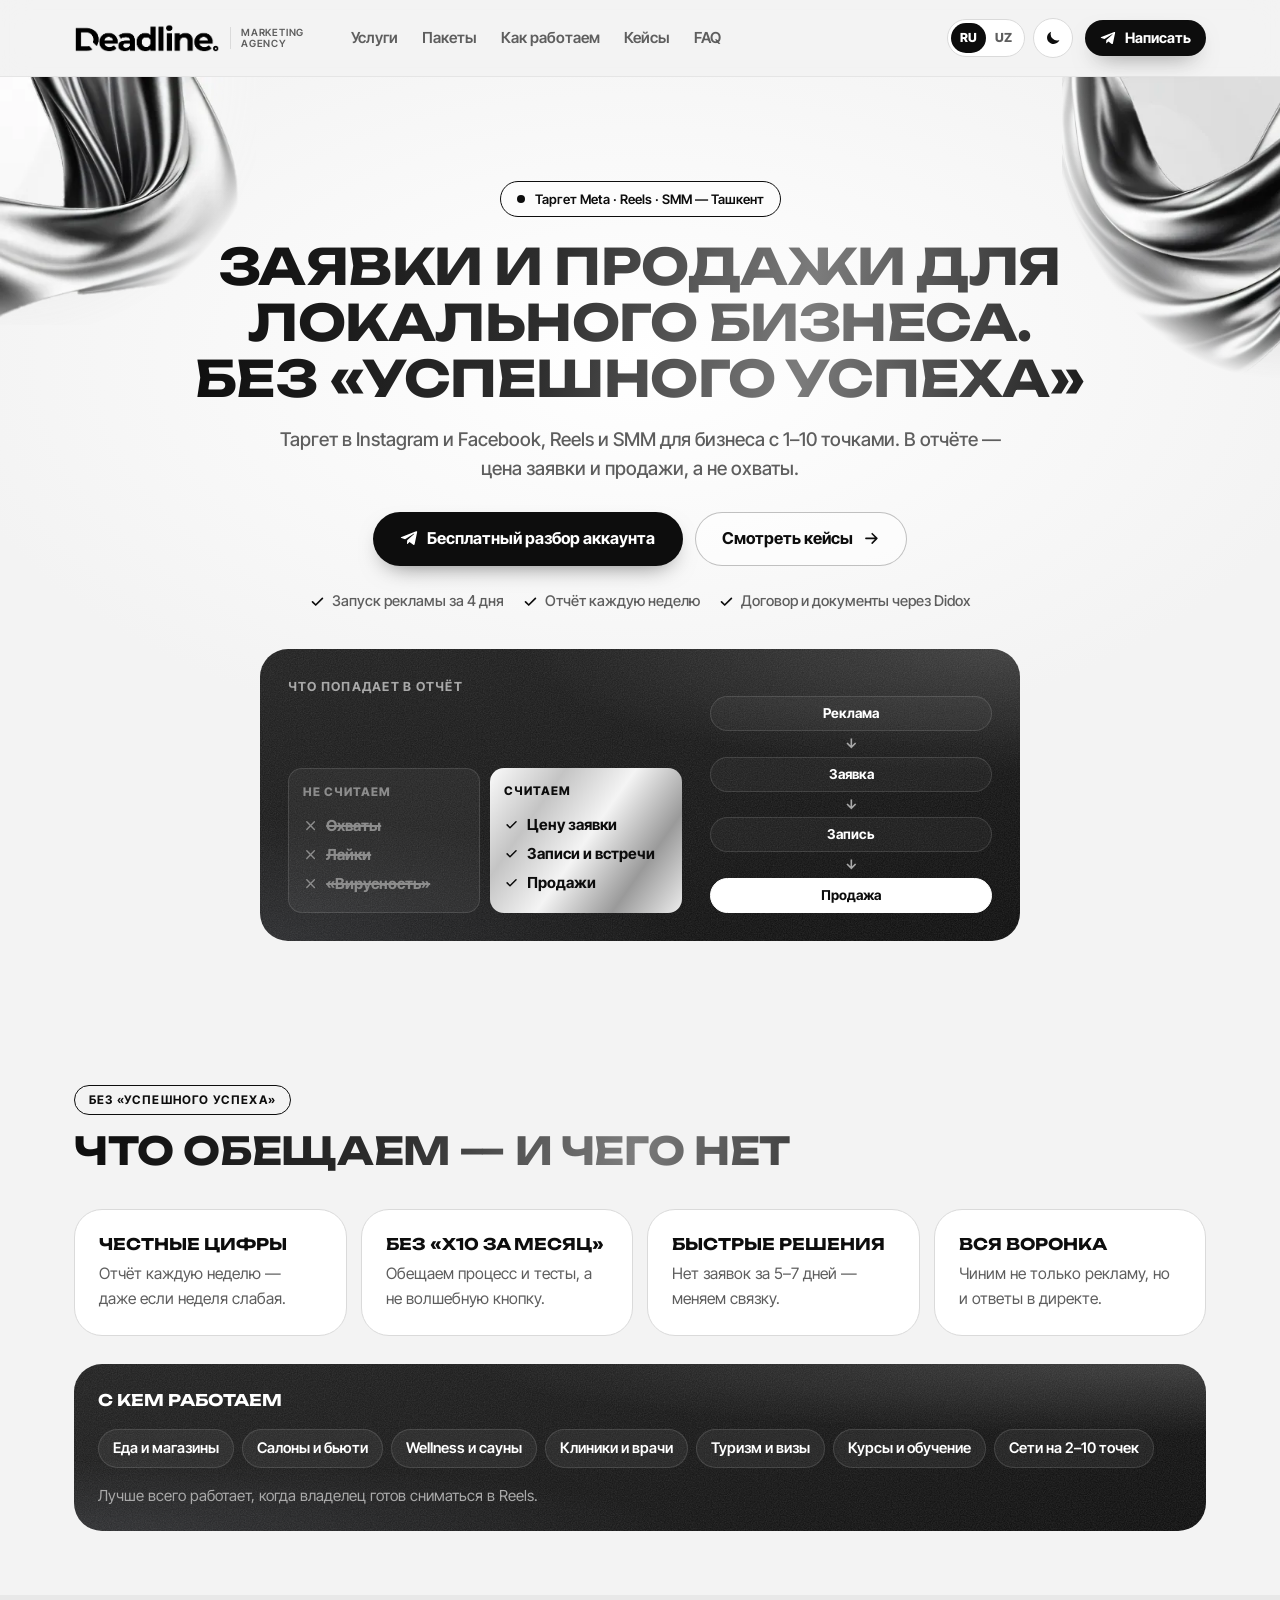
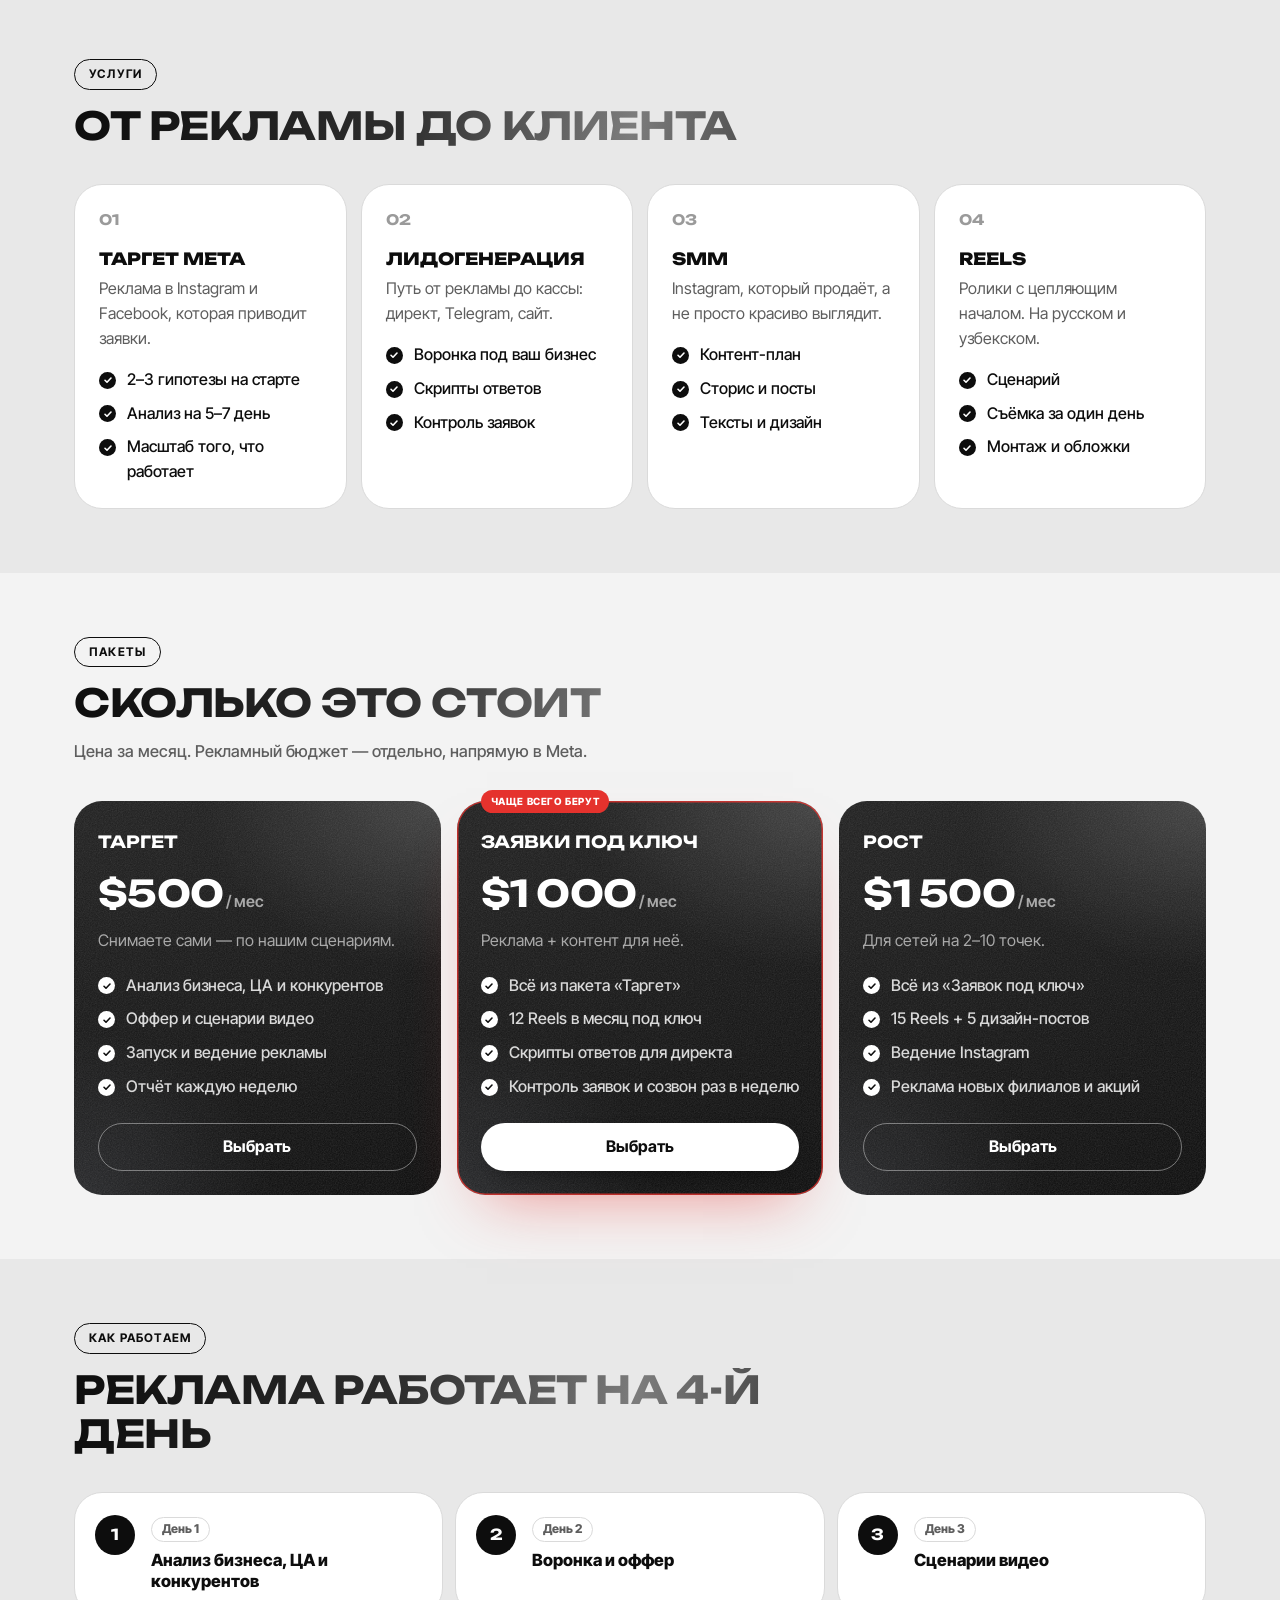
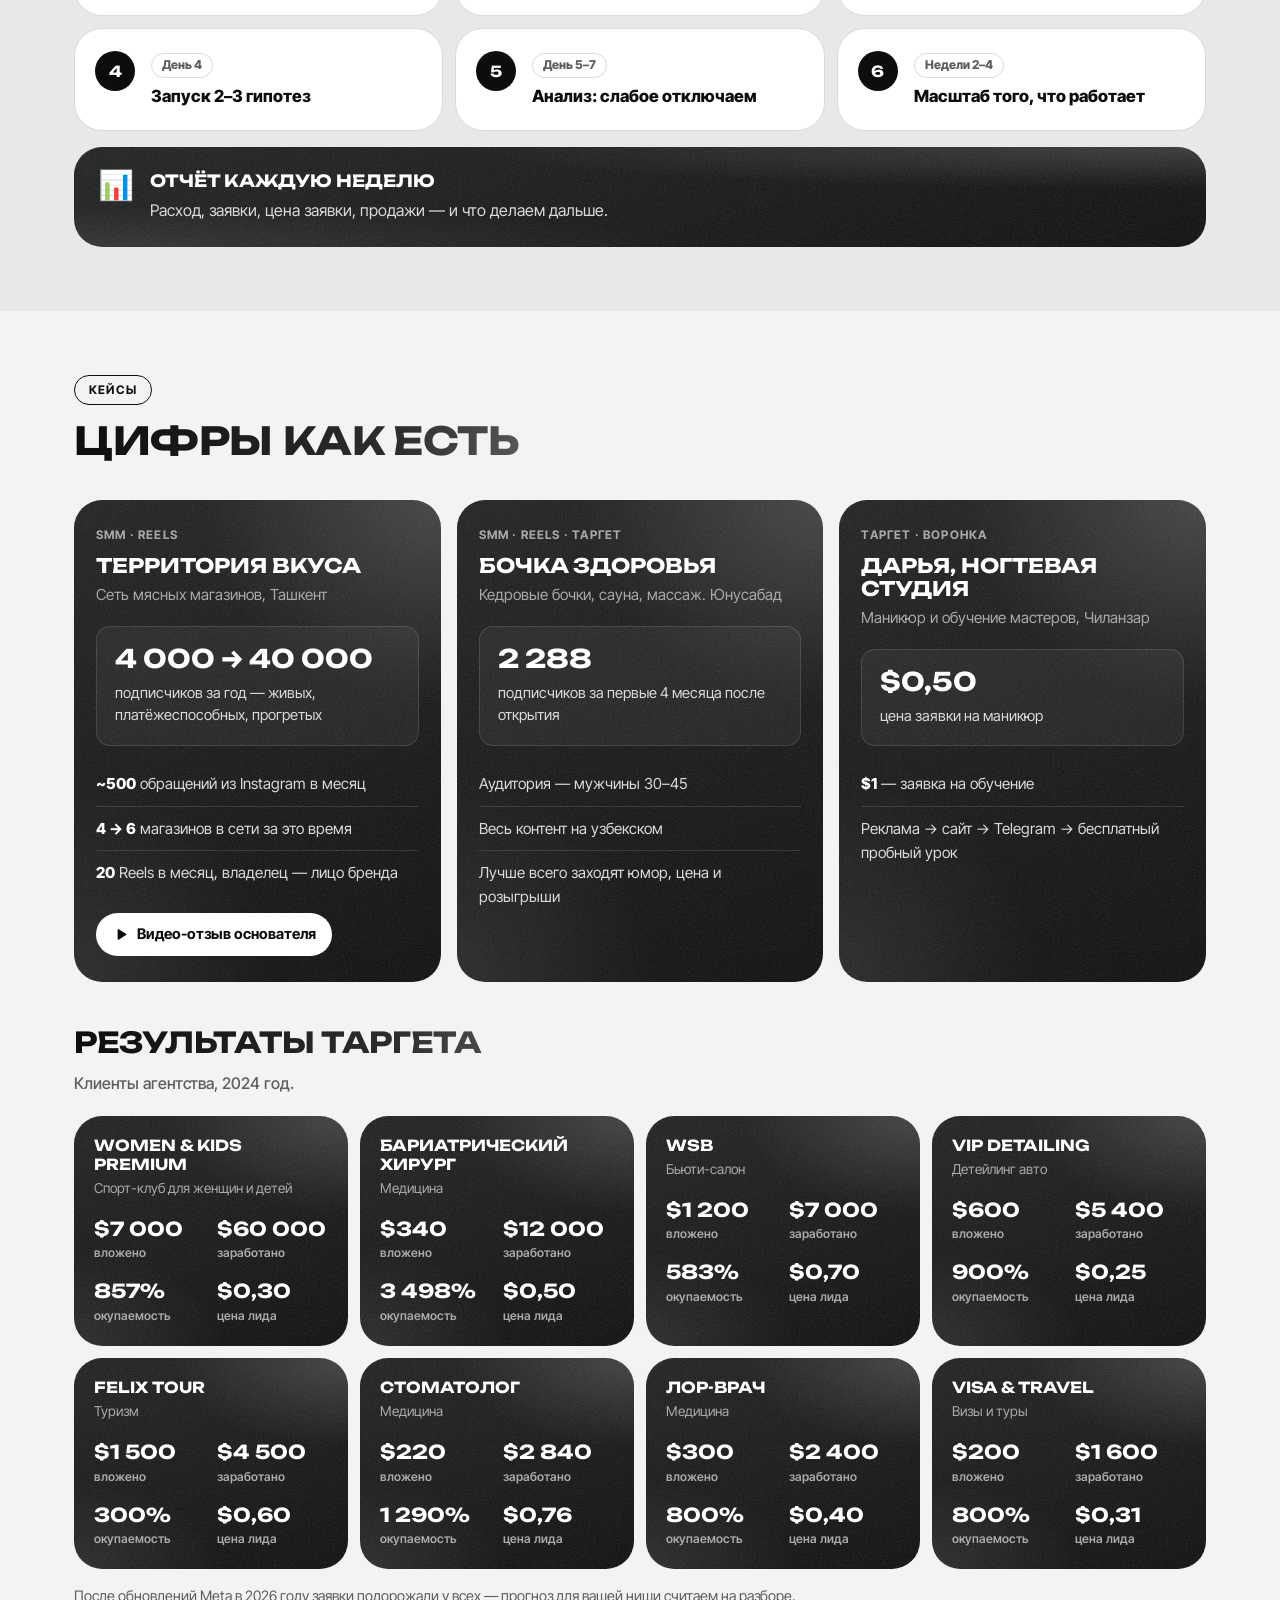
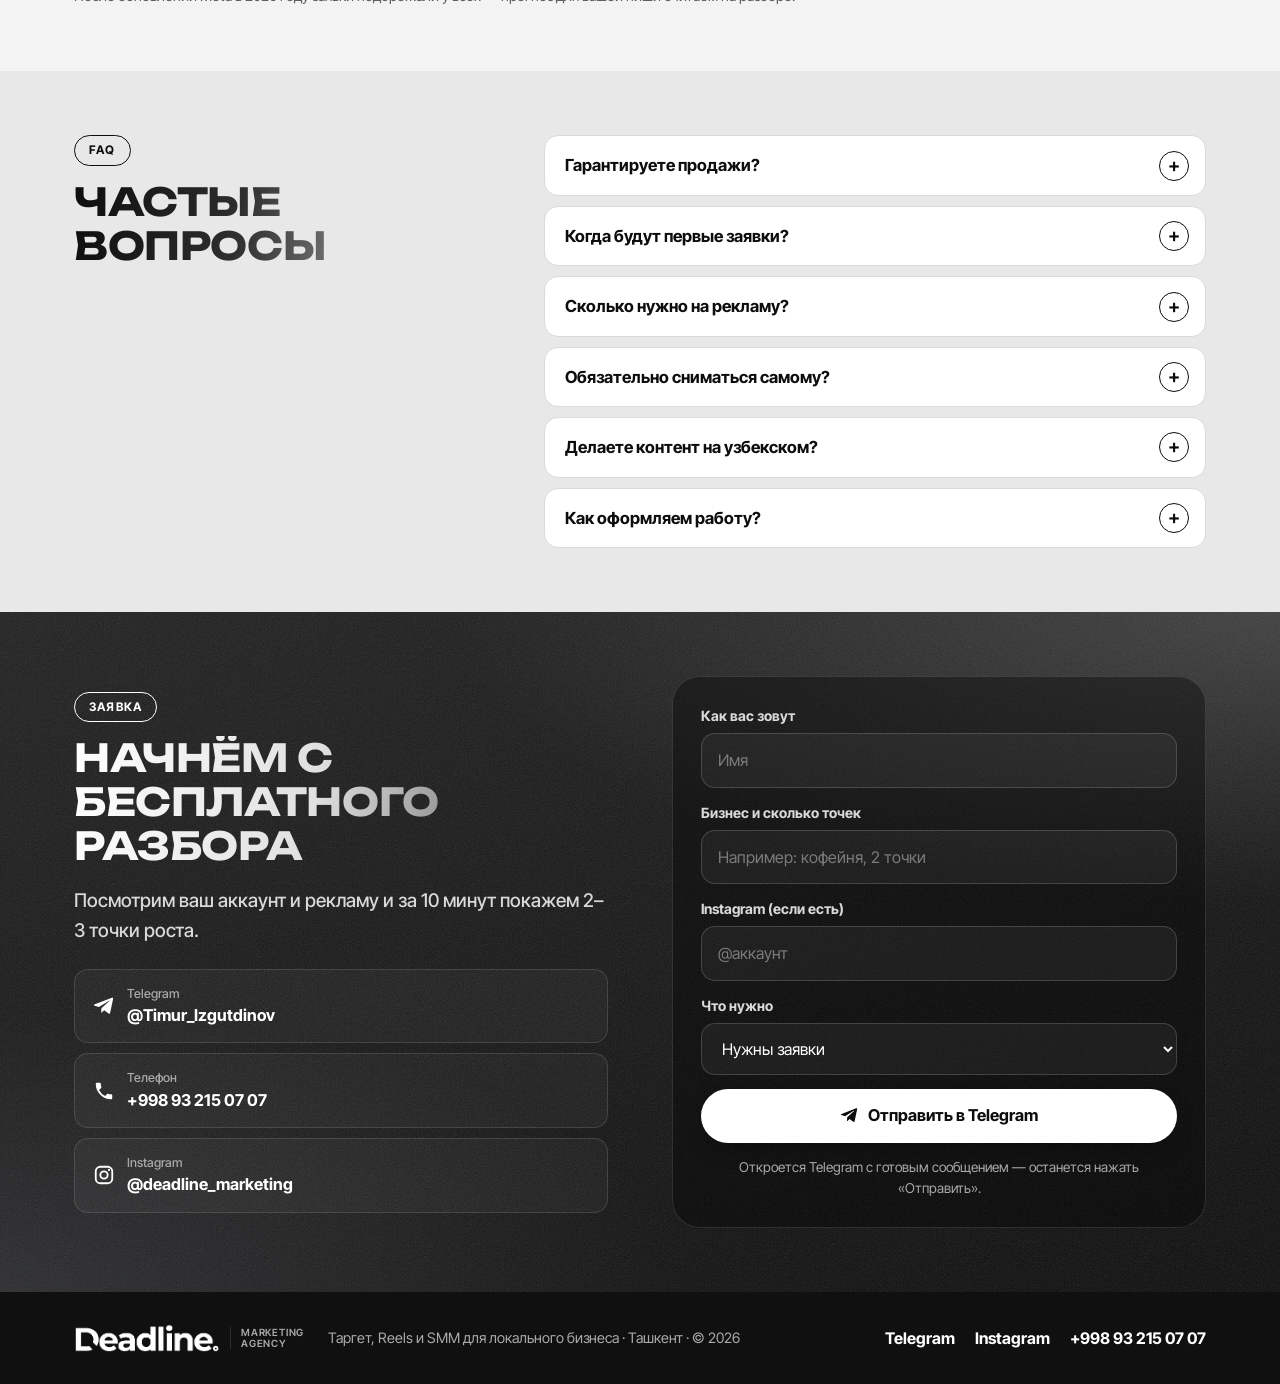
==== commit ec202299: "Правки Тимура: без блока «Обо мне», короче тексты от агентства, тарифы в одном стиле, ровные отступы" ====
--- a/index.html
+++ b/index.html
@@ -4,11 +4,11 @@
   <meta charset="utf-8">
   <meta name="viewport" content="width=device-width, initial-scale=1">
   <title>Deadline Marketing — таргет, Reels и заявки для бизнеса в Ташкенте</title>
-  <meta name="description" content="Deadline Marketing — лидогенерация для локального бизнеса Ташкента: таргет в Instagram и Facebook, Reels, SMM. Считаем цену заявки и продажи, а не охваты.">
+  <meta name="description" content="Deadline Marketing — заявки для локального бизнеса Ташкента: таргет в Instagram и Facebook, Reels, SMM. Считаем цену заявки и продажи, а не охваты.">
   <meta property="og:type" content="website">
   <meta property="og:site_name" content="Deadline Marketing">
   <meta property="og:title" content="Deadline Marketing — заявки и продажи для локального бизнеса Ташкента">
-  <meta property="og:description" content="Таргет Meta, Reels и SMM. Отчёт каждую неделю: сколько потратили, сколько заявок, по чём.">
+  <meta property="og:description" content="Таргет Meta, Reels и SMM. Отчёт каждую неделю: расход, заявки, цена заявки.">
   <meta name="theme-color" content="#f3f3f3">
   <link rel="icon" type="image/png" href="img/favicon.png">
   <link rel="apple-touch-icon" href="img/favicon.png">
@@ -45,7 +45,6 @@
         <a href="#pricing">Пакеты</a>
         <a href="#process">Как работаем</a>
         <a href="#cases">Кейсы</a>
-        <a href="#about">Обо мне</a>
         <a href="#faq">FAQ</a>
       </nav>
       <div class="header-tools">
@@ -54,7 +53,7 @@
           <svg class="ico i-moon" aria-hidden="true"><use href="#i-moon"/></svg><svg class="ico i-sun" aria-hidden="true"><use href="#i-sun"/></svg>
         </button>
       </div>
-      <a class="btn btn-accent btn-sm header-cta" href="https://t.me/Timur_Izgutdinov" data-tg data-tg-text="Здравствуйте! Хочу обсудить рекламу для своего бизнеса." target="_blank" rel="noopener">
+      <a class="btn btn-accent btn-sm header-cta" href="https://t.me/Timur_Izgutdinov" data-tg data-tg-text="Здравствуйте! Хотим обсудить рекламу для бизнеса." target="_blank" rel="noopener">
         <svg class="ico" aria-hidden="true"><use href="#i-tg"/></svg><span>Написать</span>
       </a>
       <button class="burger" type="button" aria-label="Меню" aria-expanded="false" aria-controls="nav">
@@ -72,7 +71,7 @@
         <div class="hero-text">
           <p class="eyebrow"><span class="pulse" aria-hidden="true"></span>Таргет Meta · Reels · SMM — Ташкент</p>
           <h1>Заявки и продажи для локального бизнеса. <span class="hl">Без «успешного успеха»</span></h1>
-          <p class="lead">Настраиваю рекламу в Instagram и Facebook, снимаю Reels и веду SMM для бизнеса с 1–10 точками в Ташкенте. В отчёте — цена заявки и продажи, а не охваты и лайки.</p>
+          <p class="lead">Таргет в Instagram и Facebook, Reels и SMM для бизнеса с 1–10 точками. В отчёте — цена заявки и продажи, а не охваты.</p>
           <div class="hero-actions">
             <a class="btn btn-accent btn-lg" href="https://t.me/Timur_Izgutdinov" data-tg data-tg-text="Здравствуйте! Хочу бесплатный разбор аккаунта." target="_blank" rel="noopener">
               <svg class="ico" aria-hidden="true"><use href="#i-tg"/></svg>Бесплатный разбор аккаунта
@@ -80,17 +79,17 @@
             <a class="btn btn-ghost btn-lg" href="#cases">Смотреть кейсы<svg class="ico" aria-hidden="true"><use href="#i-arrow"/></svg></a>
           </div>
           <ul class="hero-facts">
+            <li><svg class="ico" aria-hidden="true"><use href="#i-check"/></svg>Запуск рекламы за 4 дня</li>
             <li><svg class="ico" aria-hidden="true"><use href="#i-check"/></svg>Отчёт каждую неделю</li>
-            <li><svg class="ico" aria-hidden="true"><use href="#i-check"/></svg>Старт — пилот на 2 месяца</li>
-            <li><svg class="ico" aria-hidden="true"><use href="#i-check"/></svg>Договор и ЭДО через Didox</li>
+            <li><svg class="ico" aria-hidden="true"><use href="#i-check"/></svg>Договор и документы через Didox</li>
           </ul>
         </div>
 
-        <aside class="hero-card panel" aria-label="Что я считаю">
+        <aside class="hero-card panel" aria-label="Что мы считаем">
           <p class="hero-card-title">Что попадает в отчёт</p>
           <div class="vs">
             <div class="vs-col vs-no">
-              <p class="vs-label">Не считаю</p>
+              <p class="vs-label">Не считаем</p>
               <ul>
                 <li><svg class="ico" aria-hidden="true"><use href="#i-x"/></svg><s>Охваты</s></li>
                 <li><svg class="ico" aria-hidden="true"><use href="#i-x"/></svg><s>Лайки</s></li>
@@ -98,9 +97,9 @@
               </ul>
             </div>
             <div class="vs-col vs-yes">
-              <p class="vs-label">Считаю</p>
+              <p class="vs-label">Считаем</p>
               <ul>
-                <li><svg class="ico" aria-hidden="true"><use href="#i-check"/></svg>Цену заявки (CPL)</li>
+                <li><svg class="ico" aria-hidden="true"><use href="#i-check"/></svg>Цену заявки</li>
                 <li><svg class="ico" aria-hidden="true"><use href="#i-check"/></svg>Записи и встречи</li>
                 <li><svg class="ico" aria-hidden="true"><use href="#i-check"/></svg>Продажи</li>
               </ul>
@@ -113,33 +112,33 @@
       </div>
     </section>
 
-    <!-- 2. Практик-реалист -->
+    <!-- 2. Принципы -->
     <section class="section realist">
       <div class="container">
         <div class="section-head">
-          <p class="kicker">Практик-реалист</p>
-          <h2>Что обещаю — и чего нет</h2>
+          <p class="kicker">Без «успешного успеха»</p>
+          <h2>Что обещаем — и чего нет</h2>
         </div>
         <div class="grid-4">
           <article class="mini-card reveal">
-            <h3>Не обещаю «х10 за месяц»</h3>
-            <p>Обещаю понятный процесс, тесты и честные цифры. Рост — это несколько недель работы, а не волшебная кнопка.</p>
+            <h3>Честные цифры</h3>
+            <p>Отчёт каждую неделю — даже если неделя слабая.</p>
           </article>
           <article class="mini-card reveal">
-            <h3>Плохие цифры не прячу</h3>
-            <p>Отчёт раз в неделю простым языком — даже если неделя слабая. Сразу говорю, что меняем.</p>
+            <h3>Без «х10 за месяц»</h3>
+            <p>Обещаем процесс и тесты, а не волшебную кнопку.</p>
           </article>
           <article class="mini-card reveal">
-            <h3>Не держусь за гипотезу</h3>
-            <p>Связка не даёт заявок за 5–7 дней — отключаю и запускаю следующую. Бюджет не сливается месяцами.</p>
+            <h3>Быстрые решения</h3>
+            <p>Нет заявок за 5–7 дней — меняем связку.</p>
           </article>
           <article class="mini-card reveal">
-            <h3>Смотрю дальше рекламы</h3>
-            <p>Если заявки теряются в директе — чиним и это: скрипты ответов, скорость, путь клиента до кассы.</p>
+            <h3>Вся воронка</h3>
+            <p>Чиним не только рекламу, но и ответы в директе.</p>
           </article>
         </div>
         <div class="for-whom panel reveal">
-          <p class="for-title">С кем работаю</p>
+          <p class="for-title">С кем работаем</p>
           <ul class="chips">
             <li>Еда и магазины</li>
             <li>Салоны и бьюти</li>
@@ -149,57 +148,56 @@
             <li>Курсы и обучение</li>
             <li>Сети на 2–10 точек</li>
           </ul>
-          <p class="for-note">Лучше всего работает, когда владелец готов быть лицом бренда и сниматься в Reels.</p>
+          <p class="for-note">Лучше всего работает, когда владелец готов сниматься в Reels.</p>
         </div>
       </div>
     </section>
 
     <!-- 3. Услуги -->
-    <section class="section" id="services">
+    <section class="section section-alt" id="services">
       <div class="container">
         <div class="section-head">
           <p class="kicker">Услуги</p>
           <h2>От рекламы до клиента</h2>
-          <p class="section-sub">Всё, что нужно, чтобы реклама превращалась в заявки и продажи.</p>
         </div>
         <div class="grid-4 services">
           <article class="service reveal">
             <span class="service-num">01</span>
             <h3>Таргет Meta</h3>
-            <p>Реклама в Instagram и Facebook: аудитории, офферы, креативы. Сам запускаю и веду кабинет.</p>
+            <p>Реклама в Instagram и Facebook, которая приводит заявки.</p>
             <ul class="ticks">
               <li>2–3 гипотезы на старте</li>
               <li>Анализ на 5–7 день</li>
-              <li>Масштаб работающих связок</li>
+              <li>Масштаб того, что работает</li>
             </ul>
           </article>
           <article class="service reveal">
             <span class="service-num">02</span>
             <h3>Лидогенерация</h3>
-            <p>Путь от рекламы до кассы: директ, Telegram или сайт → заявка → запись → продажа.</p>
+            <p>Путь от рекламы до кассы: директ, Telegram, сайт.</p>
             <ul class="ticks">
               <li>Воронка под ваш бизнес</li>
               <li>Скрипты ответов</li>
-              <li>Контроль обработки заявок</li>
+              <li>Контроль заявок</li>
             </ul>
           </article>
           <article class="service reveal">
             <span class="service-num">03</span>
             <h3>SMM</h3>
-            <p>Instagram, который работает на продажи: контент-план, сторис, посты, тексты и обложки.</p>
-            <ul class="ticks">
-              <li>Рубрики под задачу продаж</li>
-              <li>Тексты и ответы</li>
-              <li>Дизайн публикаций</li>
+            <p>Instagram, который продаёт, а не просто красиво выглядит.</p>
+            <ul class="ticks">
+              <li>Контент-план</li>
+              <li>Сторис и посты</li>
+              <li>Тексты и дизайн</li>
             </ul>
           </article>
           <article class="service reveal">
             <span class="service-num">04</span>
             <h3>Reels</h3>
-            <p>Сценарий с хуком в первые 3 секунды, съёмка на телефон, монтаж. На русском и узбекском.</p>
-            <ul class="ticks">
-              <li>Сценарий за вас</li>
-              <li>Съёмка одним заходом</li>
+            <p>Ролики с цепляющим началом. На русском и узбекском.</p>
+            <ul class="ticks">
+              <li>Сценарий</li>
+              <li>Съёмка за один день</li>
               <li>Монтаж и обложки</li>
             </ul>
           </article>
@@ -208,129 +206,106 @@
     </section>
 
     <!-- 4. Пакеты -->
-    <section class="section section-alt" id="pricing">
+    <section class="section" id="pricing">
       <div class="container">
         <div class="section-head">
           <p class="kicker">Пакеты</p>
           <h2>Сколько это стоит</h2>
-          <p class="section-sub">Цена — за месяц работы, без скрытых «допов». Рекламный бюджет оплачивается отдельно, напрямую в Meta.</p>
+          <p class="section-sub">Цена за месяц. Рекламный бюджет — отдельно, напрямую в Meta.</p>
         </div>
         <div class="pricing">
           <article class="plan panel reveal">
             <p class="plan-name">Таргет</p>
             <p class="plan-price"><span>$500</span> / мес</p>
-            <p class="plan-for">Для бизнеса, который готов снимать сам по нашему сценарию.</p>
-            <ul class="ticks">
-              <li>Анализ бизнеса, конкурентов и ЦА</li>
-              <li>Сильный оффер по 5 формулам</li>
-              <li>Сценарии для видео — снимаете вы</li>
-              <li>Запуск 2–3 гипотез, ведение кабинета Meta</li>
-              <li>Отчёт раз в неделю: расход, заявки, CPL</li>
-            </ul>
-            <a class="btn btn-dark btn-block" href="https://t.me/Timur_Izgutdinov" data-tg data-tg-text="Здравствуйте! Интересует пакет «Таргет» ($500)." target="_blank" rel="noopener">Обсудить пакет</a>
+            <p class="plan-for">Снимаете сами — по нашим сценариям.</p>
+            <ul class="ticks">
+              <li>Анализ бизнеса, ЦА и конкурентов</li>
+              <li>Оффер и сценарии видео</li>
+              <li>Запуск и ведение рекламы</li>
+              <li>Отчёт каждую неделю</li>
+            </ul>
+            <a class="btn btn-dark btn-block" href="https://t.me/Timur_Izgutdinov" data-tg data-tg-text="Здравствуйте! Выбираю пакет «Таргет» ($500)." target="_blank" rel="noopener">Выбрать</a>
           </article>
 
           <article class="plan panel plan-featured reveal">
             <p class="plan-badge">Чаще всего берут</p>
             <p class="plan-name">Заявки под ключ</p>
             <p class="plan-price"><span>$1 000</span> / мес</p>
-            <p class="plan-for">Реклама плюс контент для неё — когда своих роликов нет.</p>
+            <p class="plan-for">Реклама + контент для неё.</p>
             <ul class="ticks">
               <li>Всё из пакета «Таргет»</li>
-              <li>Контент-план и 12 Reels в месяц: сценарий, съёмка, монтаж</li>
-              <li>Реклама на отснятые ролики</li>
-              <li>Скрипты ответов и контроль обработки заявок</li>
-              <li>Созвон по итогам каждой недели</li>
-            </ul>
-            <a class="btn btn-accent btn-block" href="https://t.me/Timur_Izgutdinov" data-tg data-tg-text="Здравствуйте! Интересует пакет «Заявки под ключ» ($1 000)." target="_blank" rel="noopener">Обсудить пакет</a>
+              <li>12 Reels в месяц под ключ</li>
+              <li>Скрипты ответов для директа</li>
+              <li>Контроль заявок и созвон раз в неделю</li>
+            </ul>
+            <a class="btn btn-accent btn-block" href="https://t.me/Timur_Izgutdinov" data-tg data-tg-text="Здравствуйте! Выбираю пакет «Заявки под ключ» ($1 000)." target="_blank" rel="noopener">Выбрать</a>
           </article>
 
           <article class="plan panel reveal">
             <p class="plan-name">Рост</p>
             <p class="plan-price"><span>$1 500</span> / мес</p>
-            <p class="plan-for">Для сетей на 2–10 точек, где владелец — лицо бренда.</p>
-            <ul class="ticks">
-              <li>Всё из пакета «Заявки под ключ»</li>
-              <li>20 публикаций в месяц: 15 Reels и 5 дизайн-постов</li>
-              <li>Ведение Instagram: контент-план, сторис, тексты</li>
-              <li>Реклама на новые филиалы и акции</li>
-              <li>Новая гипотеза раз в 2 недели, стратегия на месяц</li>
-            </ul>
-            <a class="btn btn-dark btn-block" href="https://t.me/Timur_Izgutdinov" data-tg data-tg-text="Здравствуйте! Интересует пакет «Рост» ($1 500)." target="_blank" rel="noopener">Обсудить пакет</a>
-          </article>
-        </div>
-        <div class="pilot reveal">
-          <p><strong>Как начинаем:</strong> бесплатный разбор аккаунта → пилот на 2 месяца → договор на 6 месяцев, если цифры вас устраивают.</p>
+            <p class="plan-for">Для сетей на 2–10 точек.</p>
+            <ul class="ticks">
+              <li>Всё из «Заявок под ключ»</li>
+              <li>15 Reels + 5 дизайн-постов</li>
+              <li>Ведение Instagram</li>
+              <li>Реклама новых филиалов и акций</li>
+            </ul>
+            <a class="btn btn-dark btn-block" href="https://t.me/Timur_Izgutdinov" data-tg data-tg-text="Здравствуйте! Выбираю пакет «Рост» ($1 500)." target="_blank" rel="noopener">Выбрать</a>
+          </article>
         </div>
       </div>
     </section>
 
     <!-- 5. Как работаем -->
-    <section class="section" id="process">
+    <section class="section section-alt" id="process">
       <div class="container">
         <div class="section-head">
           <p class="kicker">Как работаем</p>
-          <h2>8 шагов от анализа до масштаба</h2>
-          <p class="section-sub">Одна и та же методика для каждого проекта. Без «попробуем — посмотрим».</p>
+          <h2>Реклама работает на 4-й день</h2>
         </div>
         <ol class="steps">
           <li class="step reveal">
-            <span class="step-tag">день 1–2</span>
-            <h3>Анализ бизнеса</h3>
-            <p>Продукт, цены, точки, что уже пробовали и как сейчас обрабатываются заявки.</p>
+            <span class="step-tag">День 1</span>
+            <h3>Анализ бизнеса, ЦА и конкурентов</h3>
           </li>
           <li class="step reveal">
-            <span class="step-tag">день 1–2</span>
-            <h3>ЦА и конкуренты</h3>
-            <p>Сегменты, боли, момент покупки. Смотрим рекламу конкурентов в библиотеке Meta.</p>
+            <span class="step-tag">День 2</span>
+            <h3>Воронка и оффер</h3>
           </li>
           <li class="step reveal">
-            <span class="step-tag">день 2</span>
-            <h3>Воронка</h3>
-            <p>Куда ведёт реклама и что происходит с заявкой дальше: директ, Telegram, сайт, звонок.</p>
+            <span class="step-tag">День 3</span>
+            <h3>Сценарии видео</h3>
           </li>
           <li class="step reveal">
-            <span class="step-tag">день 2</span>
-            <h3>Оффер</h3>
-            <p>По 5 формулам: результат и срок, снятие страха, боль → решение, кейс, бонус и срочность.</p>
+            <span class="step-tag">День 4</span>
+            <h3>Запуск 2–3 гипотез</h3>
           </li>
           <li class="step reveal">
-            <span class="step-tag">день 2–3</span>
-            <h3>Сценарий видео</h3>
-            <p>5 шагов: хук в первые 3 секунды → проблема → решение → доказательства → призыв.</p>
+            <span class="step-tag">День 5–7</span>
+            <h3>Анализ: слабое отключаем</h3>
           </li>
           <li class="step reveal">
-            <span class="step-tag">день 2–3</span>
-            <h3>Запуск 2–3 гипотез</h3>
-            <p>Разные аудитории и офферы одновременно, чтобы быстрее найти рабочую связку.</p>
-          </li>
-          <li class="step reveal">
-            <span class="step-tag">день 5–7</span>
-            <h3>Анализ</h3>
-            <p>Цена и качество заявок. Слабое отключаем, сильное оставляем.</p>
-          </li>
-          <li class="step reveal">
-            <span class="step-tag">недели 2–4</span>
-            <h3>Масштабирование</h3>
-            <p>Бюджет — в работающие связки, новые креативы — на замену выгоревшим.</p>
+            <span class="step-tag">Недели 2–4</span>
+            <h3>Масштаб того, что работает</h3>
           </li>
         </ol>
         <div class="report panel reveal">
           <div class="report-icon" aria-hidden="true">📊</div>
           <div>
-            <h3>Отчёт раз в неделю</h3>
-            <p>Простым языком: сколько потратили, сколько заявок, по чём, сколько дошло до продажи и что делаем дальше.</p>
+            <h3>Отчёт каждую неделю</h3>
+            <p>Расход, заявки, цена заявки, продажи — и что делаем дальше.</p>
           </div>
         </div>
       </div>
     </section>
 
     <!-- 6. Кейсы -->
-    <section class="section section-alt" id="cases">
+    <section class="section" id="cases">
       <div class="container">
         <div class="section-head">
           <p class="kicker">Кейсы</p>
-          <h2>Реальные проекты. Цифры — как есть</h2>
+          <h2>Цифры как есть</h2>
         </div>
         <div class="cases">
           <article class="case panel reveal">
@@ -338,33 +313,30 @@
             <h3>Территория Вкуса</h3>
             <p class="case-sub">Сеть мясных магазинов, Ташкент</p>
             <div class="case-big">
-              <p class="case-num">4 000 → 40 000</p>
-              <p class="case-num-label">подписчиков в Instagram, июнь 2025 → октябрь 2026</p>
+              <p class="case-num">4&nbsp;000 → 40&nbsp;000</p>
+              <p class="case-num-label">подписчиков за год — живых, платёжеспособных, прогретых</p>
             </div>
             <ul class="case-stats">
+              <li><b>~500</b> обращений из Instagram в месяц</li>
               <li><b>4 → 6</b> магазинов в сети за это время</li>
-              <li><b>10 → 20</b> Reels в месяц, сотни роликов за 1,5 года</li>
-              <li>Выручка сети: <span class="ph">+[цифра]%</span></li>
-              <li>Обращений из Instagram: <span class="ph">[цифра]</span> в месяц</li>
-            </ul>
-            <p class="case-text">Основатель — лицо бренда: сам пробует продукцию в кадре и объявляет акции. Мы пишем сценарии, снимаем и монтируем.</p>
+              <li><b>20</b> Reels в месяц, владелец — лицо бренда</li>
+            </ul>
             <a class="case-link" href="https://www.instagram.com/deadline_marketing/reel/DZCwzDatyb3/" target="_blank" rel="noopener"><svg class="ico" aria-hidden="true"><use href="#i-play"/></svg>Видео-отзыв основателя</a>
           </article>
 
           <article class="case panel reveal">
             <p class="case-tags">SMM · Reels · Таргет</p>
             <h3>Бочка здоровья</h3>
-            <p class="case-sub">Оздоровительный центр: кедровые бочки, сауна, массаж. Юнусабад</p>
+            <p class="case-sub">Кедровые бочки, сауна, массаж. Юнусабад</p>
             <div class="case-big">
-              <p class="case-num">2 288</p>
-              <p class="case-num-label">подписчиков на 08.11.2026 — центр открылся летом 2026</p>
+              <p class="case-num">2&nbsp;288</p>
+              <p class="case-num-label">подписчиков за первые 4 месяца после открытия</p>
             </div>
             <ul class="case-stats">
-              <li>Записей из Instagram: <span class="ph">[цифра]</span></li>
-              <li>Цена заявки: <span class="ph">$[цифра]</span></li>
-              <li>Аудитория: мужчины 30–45, контент на узбекском</li>
-            </ul>
-            <p class="case-text">Запуск с нуля. Нашли, что заходит этой аудитории: абсурдный юмор, ролики с ценой и розыгрыши. «Говорящие головы» работают слабее — их сократили.</p>
+              <li>Аудитория — мужчины 30–45</li>
+              <li>Весь контент на узбекском</li>
+              <li>Лучше всего заходят юмор, цена и розыгрыши</li>
+            </ul>
           </article>
 
           <article class="case panel reveal">
@@ -372,22 +344,20 @@
             <h3>Дарья, ногтевая студия</h3>
             <p class="case-sub">Маникюр и обучение мастеров, Чиланзар</p>
             <div class="case-big">
-              <p class="case-num"><span class="ph">[цифра]</span></p>
-              <p class="case-num-label">заявок на бесплатный пробный урок</p>
+              <p class="case-num">$0,50</p>
+              <p class="case-num-label">цена заявки на маникюр</p>
             </div>
             <ul class="case-stats">
-              <li>Цена заявки: <span class="ph">$[цифра]</span></li>
-              <li>Продаж курса: <span class="ph">[цифра]</span></li>
-              <li>Таргет ведём с ноября 2026</li>
-            </ul>
-            <p class="case-text">Собрали воронку: реклама → сайт → Telegram с готовым сообщением → бесплатный пробный урок → продажа курса. Подключили пиксель Meta и Метрику — считаем переходы в Telegram, а не просмотры.</p>
+              <li><b>$1</b> — заявка на обучение</li>
+              <li>Реклама → сайт → Telegram → бесплатный пробный урок</li>
+            </ul>
           </article>
         </div>
 
         <!-- Результаты таргета из КП агентства -->
         <div class="results-head reveal">
           <h3 class="title">Результаты таргета</h3>
-          <p>Клиенты агентства, 2024 год: сколько вложили в рекламу, сколько заработали и почём был лид.</p>
+          <p>Клиенты агентства, 2024 год.</p>
         </div>
         <div class="results">
           <article class="result panel reveal">
@@ -471,38 +441,11 @@
             </dl>
           </article>
         </div>
-        <p class="results-note reveal">Честно: это цифры 2024 года. После обновлений алгоритма Meta в 2026 году заявки подорожали у всех, поэтому прогноз под ваш бизнес считаем на разборе — без обещаний «как у них».</p>
-      </div>
-    </section>
-
-    <!-- 7. Обо мне -->
-    <section class="section" id="about">
-      <div class="container about">
-        <div class="about-photo reveal">
-          <div class="photo-ph panel">
-            <span class="photo-initials">ТИ</span>
-            <span class="ph">[фото Тимура]</span>
-          </div>
-        </div>
-        <div class="about-text reveal">
-          <p class="kicker">Кто ведёт проекты</p>
-          <h2>Тимур Изгутдинов</h2>
-          <p class="about-lead">Партнёр Deadline Marketing, маркетолог-таргетолог из Ташкента. Сам запускаю рекламу, сам считаю цифры и сам снимаю Reels. Работаю напрямую с владельцами бизнеса — без менеджеров между нами.</p>
-          <ul class="ticks">
-            <li><span class="ph">[цифра]</span> лет в таргете и SMM</li>
-            <li>Сотни Reels для локального бизнеса</li>
-            <li>Команда под проект: монтажёр, дизайнер, таргетологи</li>
-            <li>Работаю официально: самозанятый, договор и документы через Didox</li>
-          </ul>
-          <blockquote class="quote">Я не продаю «успешный успех». Я строю систему, в которой видно, сколько стоит клиент и что делать дальше.</blockquote>
-          <ul class="chips chips-sm" aria-label="Инструменты">
-            <li>Meta Ads</li><li>Business Suite</li><li>CapCut Pro</li><li>Premiere Pro</li><li>2GIS</li><li>Notion</li>
-          </ul>
-        </div>
-      </div>
-    </section>
-
-    <!-- 8. FAQ -->
+        <p class="results-note reveal">После обновлений Meta в 2026 году заявки подорожали у всех — прогноз для вашей ниши считаем на разборе.</p>
+      </div>
+    </section>
+
+    <!-- 7. FAQ -->
     <section class="section section-alt" id="faq">
       <div class="container faq-wrap">
         <div class="section-head">
@@ -512,43 +455,39 @@
         <div class="faq">
           <details>
             <summary>Гарантируете продажи?</summary>
-            <p>Гарантирую процесс и честные цифры каждую неделю. Продажи зависят и от вас: скорость ответа, цена, сервис. Поэтому я смотрю всю воронку, а не только рекламу.</p>
+            <p>Гарантируем процесс и честные цифры. Продажи зависят и от вас: скорость ответа, цена, сервис. Поэтому смотрим всю воронку, а не только рекламу.</p>
           </details>
           <details>
             <summary>Когда будут первые заявки?</summary>
-            <p>Первые данные — в первые дни после запуска. Выводы по гипотезам делаем на 5–7 день. Рабочую связку ищем в рамках пилота на 2 месяца.</p>
+            <p>Запускаем рекламу на 4-й день. Первые выводы — через 5–7 дней после запуска.</p>
           </details>
           <details>
-            <summary>Сколько нужно на рекламный бюджет?</summary>
-            <p>Считаем на созвоне после разбора — от ниши и цены вашего продукта. Бюджет вы оплачиваете напрямую в Meta, он не входит в стоимость пакета.</p>
+            <summary>Сколько нужно на рекламу?</summary>
+            <p>Считаем на бесплатном разборе под вашу нишу. Бюджет платите напрямую в Meta — в цену пакета он не входит.</p>
           </details>
           <details>
-            <summary>Почему пилот на 2 месяца, а не сразу договор на полгода?</summary>
-            <p>Чтобы вы увидели цифры до долгих обязательств. Если результат устраивает — продлеваем на 6 месяцев. Если нет — расходимся без обид.</p>
-          </details>
-          <details>
-            <summary>Мне обязательно сниматься?</summary>
-            <p>Нет, но с владельцем в кадре контент работает сильнее — это видно по кейсу Территории Вкуса. Если сниматься не хотите, снимаем продукт, процесс и команду.</p>
+            <summary>Обязательно сниматься самому?</summary>
+            <p>Нет. Но с владельцем в кадре контент работает сильнее. Можно снимать продукт, процесс и команду.</p>
           </details>
           <details>
             <summary>Делаете контент на узбекском?</summary>
-            <p>Да. Например, у Бочки здоровья весь контент на узбекском. Язык выбираем под вашу аудиторию.</p>
+            <p>Да — на узбекском и русском, под вашу аудиторию.</p>
           </details>
           <details>
             <summary>Как оформляем работу?</summary>
-            <p>Договор, официальная оплата (я самозанятый), закрывающие документы через Didox.</p>
+            <p>Договор, официальная оплата, документы через Didox.</p>
           </details>
         </div>
       </div>
     </section>
 
-    <!-- 9. Заявка -->
+    <!-- 8. Заявка -->
     <section class="section section-dark contact" id="contact">
       <div class="container contact-grid">
         <div class="contact-text">
           <p class="kicker">Заявка</p>
           <h2>Начнём с бесплатного разбора</h2>
-          <p class="lead">Посмотрю ваш аккаунт и рекламу и за 10 минут созвона покажу 2–3 точки роста. Без обязательств.</p>
+          <p class="lead">Посмотрим ваш аккаунт и рекламу и за 10 минут покажем 2–3 точки роста.</p>
           <div class="contacts">
             <a href="https://t.me/Timur_Izgutdinov" data-tg data-tg-text="Здравствуйте! Хочу бесплатный разбор аккаунта." target="_blank" rel="noopener">
               <svg class="ico" aria-hidden="true"><use href="#i-tg"/></svg><span><small>Telegram</small>@Timur_Izgutdinov</span>
--- a/styles.css
+++ b/styles.css
@@ -16,7 +16,11 @@
   --dark-line: rgba(255,255,255,.12);
   --chrome: linear-gradient(125deg, #fbfbfb 0%, #c4c4c4 26%, #f4f4f4 50%, #9a9a9a 76%, #ececec 100%);
   --noise: url("data:image/svg+xml,%3Csvg xmlns='http://www.w3.org/2000/svg' width='180' height='180'%3E%3Cfilter id='n'%3E%3CfeTurbulence type='fractalNoise' baseFrequency='.85' numOctaves='3' stitchTiles='stitch'/%3E%3CfeColorMatrix type='saturate' values='0'/%3E%3C/filter%3E%3Crect width='100%25' height='100%25' filter='url(%23n)' opacity='.16'/%3E%3C/svg%3E");
-  --panel-bg: var(--noise), radial-gradient(120% 130% at 88% 0%, #4d4d4d 0%, #2a2a2a 42%, #141414 100%);
+  --panel-bg: var(--noise),
+    radial-gradient(130% 85% at 100% 0%, rgba(255,255,255,.17) 0%, rgba(255,255,255,0) 50%),
+    radial-gradient(90% 70% at 0% 100%, rgba(150,155,170,.16) 0%, rgba(150,155,170,0) 60%),
+    linear-gradient(160deg, #1f1f1f 0%, #0b0b0b 100%);
+  --red: #e5322d;
   --radius: 28px;
   --radius-sm: 14px;
   --gutter: 16px;
@@ -225,7 +229,7 @@
 .funnel .funnel-end { background: #fff; color: #0d0d0d; border-color: #fff; }
 
 /* ===== Секции ===== */
-.section { padding: 64px 0; }
+.section { padding: 52px 0; }
 .section-alt { background: var(--bg-2); }
 .section-dark { background: var(--panel-bg); color: #fff; }
 .section-head { margin-bottom: 32px; max-width: 820px; }
@@ -251,6 +255,8 @@
   padding: 24px;
 }
 .mini-card h3, .service h3 { font-size: 1.12rem; font-weight: 800; }
+.mini-card h3 { font-family: var(--font-head); font-weight: 700; font-size: 1rem; text-transform: uppercase; line-height: 1.25; }
+.mini-card p { font-size: .98rem; }
 .mini-card p, .service p { margin-top: 8px; color: var(--muted); }
 
 .for-whom { margin-top: 28px; padding: 24px; }
@@ -283,18 +289,12 @@
 .plan-price { margin-top: 10px; color: var(--dark-muted); font-weight: 600; }
 .plan-price span { font-family: var(--font-head); font-size: 2.3rem; font-weight: 700; color: #fff; letter-spacing: -0.02em; }
 .plan-for { margin-top: 6px; color: var(--dark-muted); }
-.plan-featured { --tick-bg: #0d0d0d; --tick-img: var(--tick-white); background: var(--noise), var(--chrome); color: #0d0d0d; box-shadow: 0 24px 50px -24px rgba(0,0,0,.55); }
-.plan-featured .plan-price, .plan-featured .plan-for { color: #3d3d3d; }
-.plan-featured .plan-price span { color: #0d0d0d; }
-.plan-featured .ticks li { color: #0d0d0d; }
-.plan-featured .btn-accent { background: #0d0d0d; color: #fff; }
-.plan-featured .btn-accent:hover { background: #2b2b2b; }
+.plan-featured { box-shadow: inset 0 0 0 1.5px rgba(229,50,45,.8), 0 30px 60px -30px rgba(229,50,45,.5); }
 .plan-badge {
-  align-self: flex-start;
-  margin-bottom: 14px;
-  padding: 4px 12px; border-radius: 999px;
-  background: #0d0d0d; color: #fff;
-  font-size: .72rem; font-weight: 800; text-transform: uppercase; letter-spacing: .06em;
+  position: absolute; top: -11px; left: 24px;
+  padding: 4px 10px; border-radius: 999px;
+  background: var(--red); color: #fff;
+  font-size: .62rem; font-weight: 800; text-transform: uppercase; letter-spacing: .06em;
 }
 .pilot { margin-top: 20px; padding: 18px 22px; border-radius: var(--radius-sm); border: 1.5px dashed #a9a9a9; }
 
@@ -316,7 +316,7 @@
   background: var(--ink); color: var(--on-ink);
   font-family: var(--font-head); font-weight: 700; font-size: .95rem;
 }
-.step h3 { font-size: 1.08rem; font-weight: 800; }
+.step h3 { font-size: 1.05rem; font-weight: 800; line-height: 1.3; }
 .step p { margin-top: 6px; color: var(--muted); font-size: .97rem; }
 .step-tag {
   display: inline-block; margin-bottom: 8px;
@@ -335,7 +335,7 @@
 .case h3 { margin-top: 10px; font-family: var(--font-head); font-size: 1.25rem; text-transform: uppercase; }
 .case-sub { margin-top: 6px; color: var(--dark-muted); font-size: .95rem; }
 .case-big { margin-top: 20px; padding: 18px; border-radius: var(--radius-sm); background: rgba(255,255,255,.05); border: 1px solid var(--dark-line); }
-.case-num { font-family: var(--font-head); font-size: clamp(1.5rem, 7vw, 2rem); font-weight: 700; color: #fff; line-height: 1.1; }
+.case-num { white-space: nowrap; font-family: var(--font-head); font-size: clamp(1.3rem, 6.2vw, 1.6rem); font-weight: 700; color: #fff; line-height: 1.1; }
 .case-num .ph { font-size: .8em; }
 .case-num-label { margin-top: 8px; color: var(--dark-text); font-size: .92rem; }
 .case-stats { display: grid; margin-top: 16px; }
@@ -353,7 +353,7 @@
 .case-link:hover { transform: translateY(-2px); }
 
 /* Результаты таргета из КП */
-.results-head { margin: 56px 0 24px; max-width: 820px; }
+.results-head { margin: 44px 0 20px; max-width: 820px; }
 .results-head .title { font-size: clamp(1.15rem, 4.6vw, 1.8rem); }
 .results-head p { margin-top: 12px; color: var(--muted); font-weight: 500; }
 .results { display: grid; grid-template-columns: 1fr; gap: 12px; }
@@ -467,7 +467,7 @@
 .sticky-cta.show { transform: none; }
 
 /* ===== Появление при прокрутке ===== */
-.js .reveal { opacity: 0; transform: translateY(18px); transition: opacity .6s ease, transform .6s ease; }
+.js .reveal { opacity: 0; transform: translateY(12px); transition: opacity .4s ease, transform .4s ease; }
 .js .reveal.is-in { opacity: 1; transform: none; }
 
 @media (prefers-reduced-motion: reduce) {
@@ -493,14 +493,7 @@
 @media (min-width: 960px) {
   :root { --header-h: 76px; }
   .logo img { height: 28px; }
-  .burger { display: none; }
-  .nav {
-    position: static; display: flex; flex-direction: row; gap: 2px;
-    padding: 0; margin-left: 28px; background: none; border: 0; box-shadow: none;
-  }
-  .nav a { padding: 8px 12px; border: 0; font-size: .95rem; border-radius: 999px; color: var(--muted); }
-  .nav a:hover { background: var(--bg-2); color: var(--ink); }
-  .hero { padding: 112px 0 104px; }
+  .hero { padding: 104px 0 80px; }
   .hero h1 { font-size: clamp(2.3rem, 3.9vw, 3.5rem); }
   .lead { font-size: 1.18rem; }
   .hero-card { display: grid; grid-template-columns: 1.4fr 1fr; gap: 0 28px; align-items: end; padding: 28px; }
@@ -508,13 +501,11 @@
   .funnel { flex-direction: column; align-items: stretch; margin: 0; }
   .funnel i { text-align: center; line-height: 1; transform: rotate(90deg); }
   .funnel span { text-align: center; }
-  .section { padding: 104px 0; }
-  .section-head { margin-bottom: 44px; }
+  .section { padding: 64px 0; }
+  .section-head { margin-bottom: 36px; }
   .grid-4 { grid-template-columns: repeat(4, 1fr); }
   .pricing { grid-template-columns: repeat(3, 1fr); align-items: stretch; }
-  .steps { grid-template-columns: repeat(4, 1fr); }
-  .step { padding: 80px 22px 24px; }
-  .step::before { top: 22px; left: 22px; }
+  .steps { grid-template-columns: repeat(3, 1fr); }
   .cases { grid-template-columns: repeat(3, 1fr); }
   .results { grid-template-columns: repeat(4, 1fr); }
   .about { grid-template-columns: 5fr 7fr; gap: 64px; }
@@ -563,3 +554,20 @@
 [data-theme="dark"] .panel { box-shadow: inset 0 0 0 1px rgba(255,255,255,.07); }
 [data-theme="dark"] .pilot { border-color: #444; }
 [data-theme="dark"] .site-footer { border-top: 1px solid var(--line); }
+
+/* ===== Полное меню в шапке — только на широком экране ===== */
+@media (min-width: 1200px) {
+  .burger { display: none; }
+  .nav {
+    position: static; display: flex; flex-direction: row; gap: 2px;
+    padding: 0; margin-left: 24px; background: none; border: 0; box-shadow: none;
+  }
+  .nav a { padding: 8px 11px; border: 0; font-size: .95rem; white-space: nowrap; border-radius: 999px; color: var(--muted); }
+  .nav a:hover { background: var(--bg-2); color: var(--ink); }
+}
+
+/* Кнопка выбора тарифа на тёмной карточке */
+.plan-featured .btn-accent { background: #fff; color: #0d0d0d; }
+.plan-sub { margin-top: 6px; color: var(--dark-muted); font-size: .92rem; }
+.step { min-height: 0; }
+.step-tag { font-weight: 800; }
